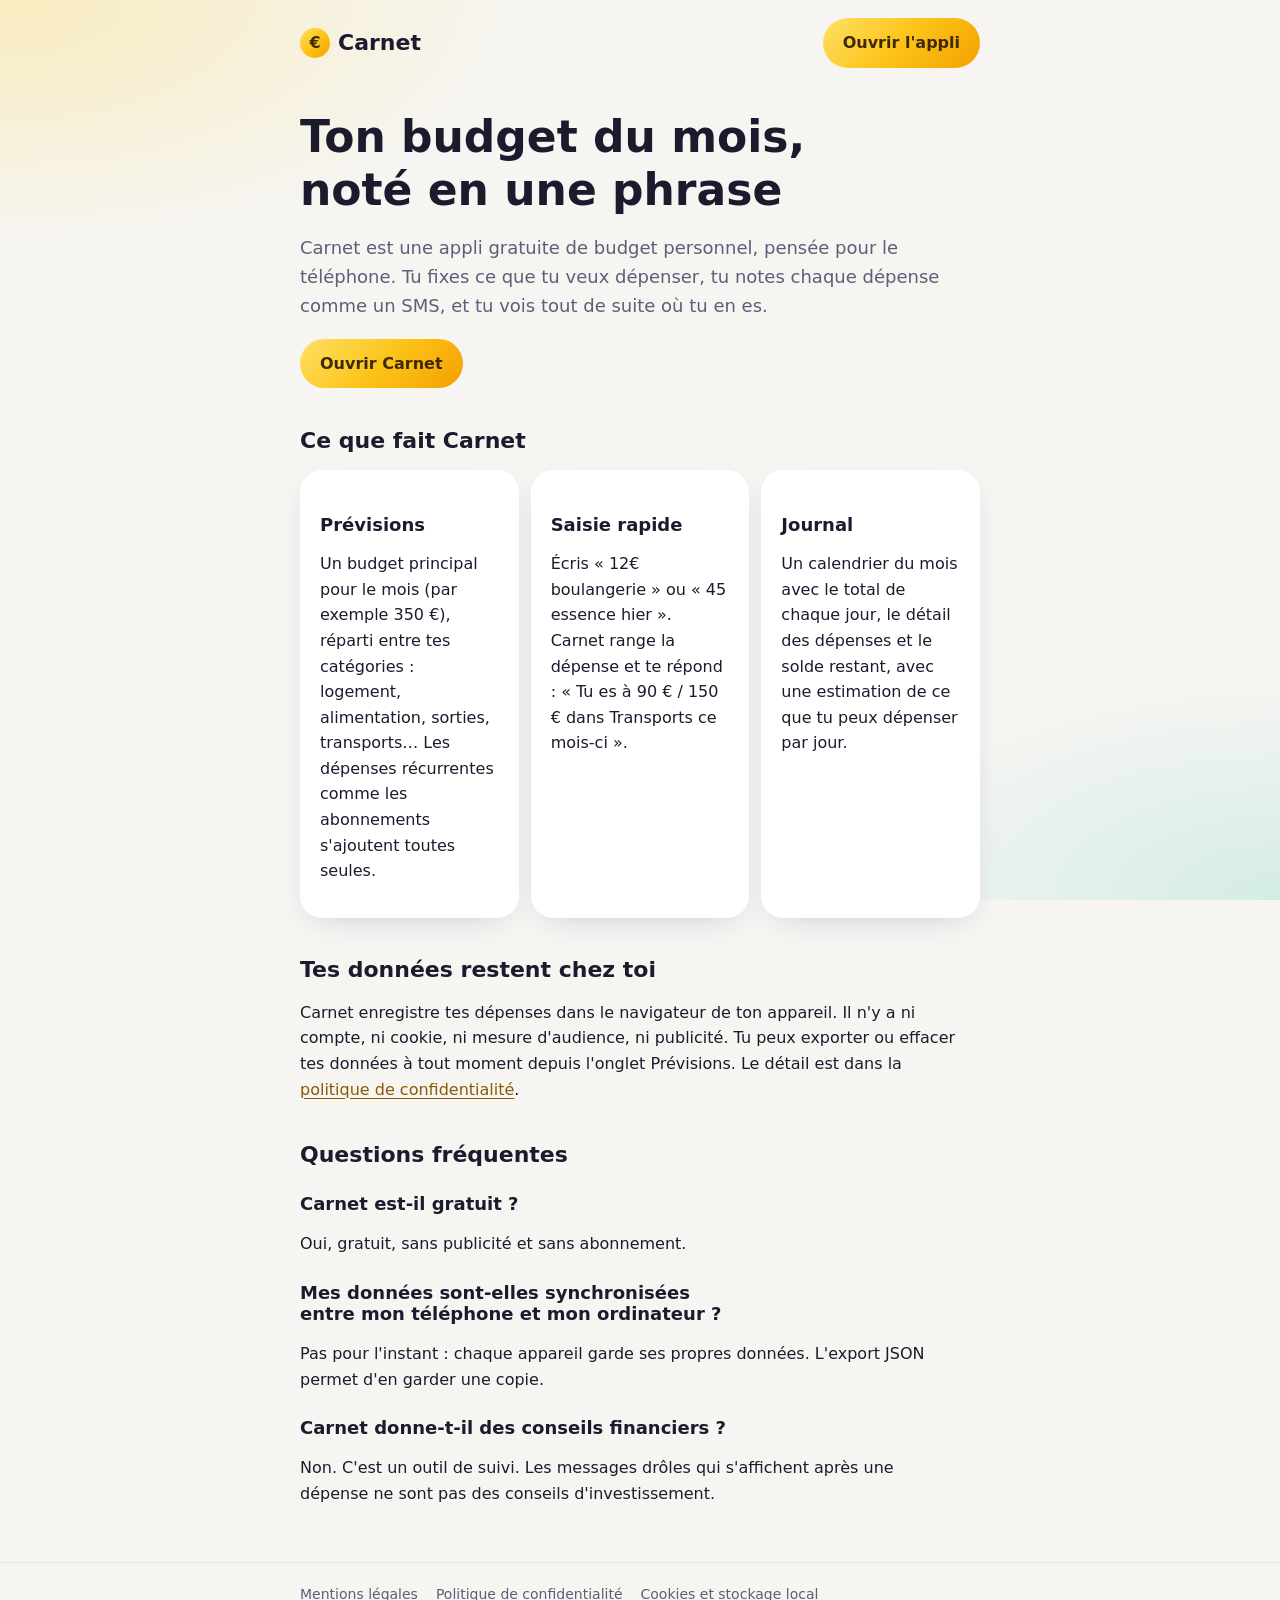
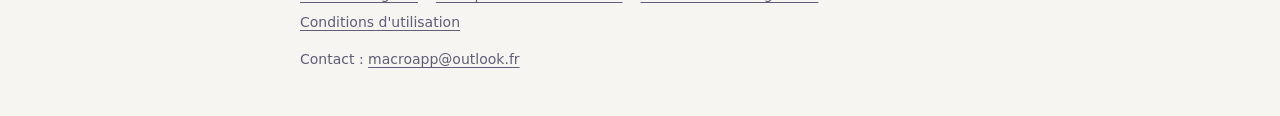
==== budgetapp/carnet-budget/index.html @ e3ae156b "Add files via upload" ====
<!doctype html>
<html lang="fr">
<head>
<meta charset="utf-8">
<meta name="viewport" content="width=device-width, initial-scale=1">
<title>Carnet · budget perso simple</title>
<meta name="description" content="Carnet est une appli gratuite de budget personnel : tu fixes un budget par catégorie, tu notes tes dépenses en une phrase (« 12€ boulangerie ») et tu suis ton solde jour par jour. Les données restent sur ton appareil.">
<link rel="canonical" href="https://carnet-budget.vercel.app/">
<meta property="og:type" content="website">
<meta property="og:locale" content="fr_FR">
<meta property="og:site_name" content="Carnet">
<meta property="og:title" content="Carnet · budget perso simple">
<meta property="og:description" content="Budget par catégorie, dépenses notées en une phrase, journal jour par jour. Gratuit, sans pub, données sur ton appareil.">
<meta property="og:url" content="https://carnet-budget.vercel.app/">
<meta name="twitter:card" content="summary">
<meta name="theme-color" content="#f6f5f2">
<link rel="stylesheet" href="assets/fonts.css">
<link rel="stylesheet" href="assets/site.css">
<script type="application/ld+json">
{
  "@context": "https://schema.org",
  "@graph": [
    {
      "@type": "WebApplication",
      "name": "Carnet",
      "url": "https://carnet-budget.vercel.app/app.html",
      "applicationCategory": "FinanceApplication",
      "operatingSystem": "Navigateur web (mobile et ordinateur)",
      "inLanguage": "fr",
      "isAccessibleForFree": true,
      "offers": { "@type": "Offer", "price": "0", "priceCurrency": "EUR" },
      "description": "Appli de budget personnel : prévisions par catégorie, saisie rapide des dépenses en langage naturel, journal quotidien et dépenses récurrentes. Les données sont stockées sur l'appareil de l'utilisateur."
    },
    {
      "@type": "FAQPage",
      "mainEntity": [
        { "@type": "Question", "name": "Carnet est-il gratuit ?", "acceptedAnswer": { "@type": "Answer", "text": "Oui. Carnet est gratuit, sans publicité et sans abonnement." } },
        { "@type": "Question", "name": "Où sont stockées mes dépenses ?", "acceptedAnswer": { "@type": "Answer", "text": "Dans le navigateur de ton appareil uniquement. L'éditeur ne les reçoit pas. Tu peux les exporter ou les effacer depuis l'onglet Prévisions." } },
        { "@type": "Question", "name": "Comment ajouter une dépense ?", "acceptedAnswer": { "@type": "Answer", "text": "Dans l'onglet Saisie, écris le montant et un mot, par exemple « 12€ boulangerie » ou « 45 essence hier ». Carnet choisit la catégorie et affiche où tu en es." } },
        { "@type": "Question", "name": "Carnet donne-t-il des conseils financiers ?", "acceptedAnswer": { "@type": "Answer", "text": "Non. Carnet est un outil de suivi. Ses messages humoristiques ne sont pas des conseils d'investissement." } }
      ]
    }
  ]
}
</script>
</head>
<body>
<a class="skip" href="#contenu">Aller au contenu</a>
<header class="site">
  <div class="wrap">
    <a class="logo" href="index.html">Carnet</a>
    <a class="cta" href="app.html">Ouvrir l'appli</a>
  </div>
</header>

<main id="contenu" class="wrap">
  <h1>Ton budget du mois, noté en une phrase</h1>
  <p class="lead">Carnet est une appli gratuite de budget personnel, pensée pour le téléphone. Tu fixes ce que tu veux dépenser, tu notes chaque dépense comme un SMS, et tu vois tout de suite où tu en es.</p>
  <p><a class="cta" href="app.html">Ouvrir Carnet</a></p>

  <h2>Ce que fait Carnet</h2>
  <ul class="grid">
    <li class="card"><h3>Prévisions</h3><p>Un budget principal pour le mois (par exemple 350 €), réparti entre tes catégories : logement, alimentation, sorties, transports… Les dépenses récurrentes comme les abonnements s'ajoutent toutes seules.</p></li>
    <li class="card"><h3>Saisie rapide</h3><p>Écris « 12€ boulangerie » ou « 45 essence hier ». Carnet range la dépense et te répond : « Tu es à 90 € / 150 € dans Transports ce mois-ci ».</p></li>
    <li class="card"><h3>Journal</h3><p>Un calendrier du mois avec le total de chaque jour, le détail des dépenses et le solde restant, avec une estimation de ce que tu peux dépenser par jour.</p></li>
  </ul>

  <h2>Tes données restent chez toi</h2>
  <p>Carnet enregistre tes dépenses dans le navigateur de ton appareil. Il n'y a ni compte, ni cookie, ni mesure d'audience, ni publicité. Tu peux exporter ou effacer tes données à tout moment depuis l'onglet Prévisions. Le détail est dans la <a href="confidentialite.html">politique de confidentialité</a>.</p>

  <h2>Questions fréquentes</h2>
  <h3>Carnet est-il gratuit ?</h3>
  <p>Oui, gratuit, sans publicité et sans abonnement.</p>
  <h3>Mes données sont-elles synchronisées entre mon téléphone et mon ordinateur ?</h3>
  <p>Pas pour l'instant : chaque appareil garde ses propres données. L'export JSON permet d'en garder une copie.</p>
  <h3>Carnet donne-t-il des conseils financiers ?</h3>
  <p>Non. C'est un outil de suivi. Les messages drôles qui s'affichent après une dépense ne sont pas des conseils d'investissement.</p>
</main>

<footer class="site">
  <div class="wrap">
    <nav aria-label="Informations légales">
      <ul>
        <li><a href="mentions-legales.html">Mentions légales</a></li>
        <li><a href="confidentialite.html">Politique de confidentialité</a></li>
        <li><a href="confidentialite.html#cookies">Cookies et stockage local</a></li>
        <li><a href="cgu.html">Conditions d'utilisation</a></li>
      </ul>
    </nav>
    <p>Contact : <a href="mailto:macroapp@outlook.fr">macroapp@outlook.fr</a></p>
  </div>
</footer>
</body>
</html>
---- budgetapp/carnet-budget/assets/fonts.css ----
/*
  Polices auto-hébergées : aucune requête vers Google ou un autre service tiers.
  Dépose les fichiers .woff2 dans assets/fonts/ (voir CONFORMITE.md, « À faire par un humain »).
  Tant qu'ils sont absents, le navigateur utilise la police arrondie du système
  (SF Rounded sur iPhone/Mac, sinon la police système) : l'appli reste lisible.
  Licence des deux polices : SIL Open Font License 1.1 (usage et auto-hébergement autorisés).
*/
@font-face{font-family:"Nunito";font-style:normal;font-weight:400 900;font-display:swap;src:url("fonts/nunito-latin-variable.woff2") format("woff2")}
@font-face{font-family:"Fredoka";font-style:normal;font-weight:300 700;font-display:swap;src:url("fonts/fredoka-latin-variable.woff2") format("woff2")}
---- budgetapp/carnet-budget/assets/site.css ----
/* Styles des pages statiques (accueil et pages légales), mêmes couleurs que l'appli */
:root{
  color-scheme:light;
  --bg:#f6f5f2; --surface:#ffffff; --ink:#1c1b2e; --muted:#5f5d78; --line:#e7e4dc;
  --gold:#f59f00; --gold-ink:#3d2a00; --link:#8a5a00;
  --glow1:rgba(255,212,59,.28); --glow2:rgba(32,193,151,.16);
  --font:"Nunito",ui-rounded,"SF Pro Rounded",system-ui,-apple-system,"Segoe UI",Roboto,sans-serif;
  --round:"Fredoka","Nunito",ui-rounded,"SF Pro Rounded",system-ui,sans-serif;
}
@media (prefers-color-scheme: dark){
  :root{color-scheme:dark;--bg:#121218;--surface:#1d1c2d;--ink:#f1f0fa;--muted:#b3b1cc;--line:#2c2a42;--link:#ffd43b;--glow1:rgba(255,212,59,.10);--glow2:rgba(32,193,151,.08)}
}
*{box-sizing:border-box}
html{-webkit-text-size-adjust:100%}
body{margin:0;background:radial-gradient(60% 40% at 0% 0%,var(--glow1),transparent 70%),radial-gradient(50% 35% at 100% 100%,var(--glow2),transparent 70%),var(--bg);background-attachment:fixed;color:var(--ink);font:16px/1.6 var(--font)}
a{color:var(--link);text-underline-offset:3px}
:focus-visible{outline:3px solid #3b8bff;outline-offset:2px;border-radius:4px}
.skip{position:absolute;left:-9999px}
.skip:focus{left:16px;top:12px;background:var(--surface);padding:8px 12px;border-radius:10px;z-index:10}
.wrap{max-width:720px;margin:0 auto;padding-inline:20px}
header.site{padding-block:18px}
header.site .wrap{display:flex;align-items:center;justify-content:space-between;gap:12px}
.logo{display:flex;align-items:center;gap:8px;font-family:var(--round);font-weight:600;font-size:22px;color:var(--ink);text-decoration:none}
.logo::before{content:"€";width:30px;height:30px;border-radius:50%;display:grid;place-items:center;font-size:16px;background:linear-gradient(135deg,#ffe066,#fcc419 50%,#f59f00);color:var(--gold-ink)}
.cta{display:inline-block;background:linear-gradient(135deg,#ffe066,#fcc419 50%,#f59f00);color:var(--gold-ink);font-weight:800;text-decoration:none;padding:12px 20px;border-radius:99px}
main{padding-block:12px 40px}
h1,h2,h3{font-family:var(--round);font-weight:600;line-height:1.2;text-wrap:balance}
h1{font-size:clamp(30px,7vw,44px);margin:.3em 0 .4em}
h2{font-size:22px;margin:1.8em 0 .5em}
h3{font-size:18px;margin:1.4em 0 .3em}
p,li{max-width:65ch}
.lead{font-size:18px;color:var(--muted)}
.card{background:var(--surface);border-radius:22px;padding:18px 20px;box-shadow:0 10px 30px -14px rgba(60,40,120,.25)}
.grid{display:grid;grid-template-columns:repeat(auto-fit,minmax(200px,1fr));gap:12px;padding:0;list-style:none}
.table-wrap{overflow-x:auto}
table{border-collapse:collapse;width:100%;font-size:14.5px;background:var(--surface);border-radius:14px;overflow:hidden}
th,td{text-align:left;vertical-align:top;padding:10px 12px;border-bottom:1px solid var(--line)}
th{font-weight:800}
.todo{background:#fff3bf;color:#5c3c00;padding:1px 6px;border-radius:6px;font-weight:700}
.note{border-left:4px solid var(--gold);padding:8px 14px;background:var(--surface);border-radius:0 12px 12px 0}
footer.site{border-top:1px solid var(--line);padding-block:20px 32px;font-size:14px;color:var(--muted)}
footer.site nav ul{list-style:none;padding:0;margin:0 0 8px;display:flex;flex-wrap:wrap;gap:6px 18px}
footer.site a{color:var(--muted)}
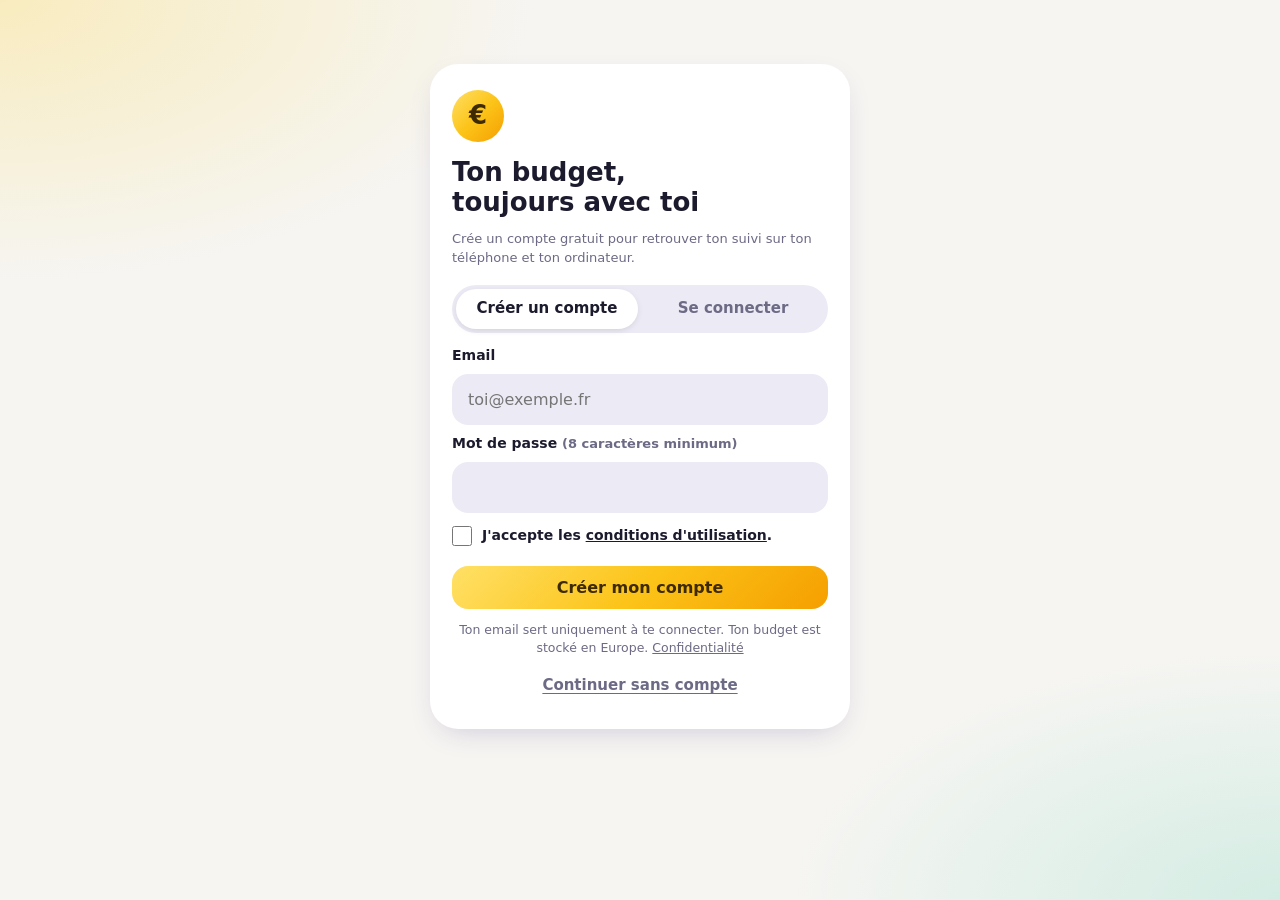
==== commit 4079bea3: "Add files via upload" ====
--- a/budgetapp/carnet-budget/index.html
+++ b/budgetapp/carnet-budget/index.html
@@ -2,93 +2,967 @@
 <html lang="fr">
 <head>
 <meta charset="utf-8">
-<meta name="viewport" content="width=device-width, initial-scale=1">
-<title>Carnet · budget perso simple</title>
-<meta name="description" content="Carnet est une appli gratuite de budget personnel : tu fixes un budget par catégorie, tu notes tes dépenses en une phrase (« 12€ boulangerie ») et tu suis ton solde jour par jour. Les données restent sur ton appareil.">
-<link rel="canonical" href="https://carnet-budget.vercel.app/">
+<meta name="viewport" content="width=device-width, initial-scale=1, viewport-fit=cover">
+<title>Carnet · budget perso</title>
+<meta name="description" content="Carnet, appli gratuite de budget personnel : budget du mois par catégorie, dépenses notées en une phrase (« 12€ boulangerie »), journal jour par jour. Compte gratuit pour retrouver son budget sur tous ses appareils.">
+<link rel="canonical" href="https://carnet-budget-zeta.vercel.app/">
 <meta property="og:type" content="website">
 <meta property="og:locale" content="fr_FR">
 <meta property="og:site_name" content="Carnet">
-<meta property="og:title" content="Carnet · budget perso simple">
-<meta property="og:description" content="Budget par catégorie, dépenses notées en une phrase, journal jour par jour. Gratuit, sans pub, données sur ton appareil.">
-<meta property="og:url" content="https://carnet-budget.vercel.app/">
-<meta name="twitter:card" content="summary">
+<meta property="og:title" content="Carnet · budget perso">
+<meta property="og:description" content="Budget par catégorie, dépenses notées en une phrase, journal jour par jour. Gratuit, sans pub.">
+<meta property="og:url" content="https://carnet-budget-zeta.vercel.app/">
+<script type="application/ld+json">
+{"@context":"https://schema.org","@type":"WebApplication","name":"Carnet","url":"https://carnet-budget-zeta.vercel.app/","applicationCategory":"FinanceApplication","operatingSystem":"Navigateur web (mobile et ordinateur)","inLanguage":"fr","isAccessibleForFree":true,"offers":{"@type":"Offer","price":"0","priceCurrency":"EUR"},"description":"Appli de budget personnel : prévisions par catégorie, saisie rapide des dépenses en langage naturel, journal quotidien, dépenses récurrentes, compte gratuit synchronisé."}
+</script>
 <meta name="theme-color" content="#f6f5f2">
 <link rel="stylesheet" href="assets/fonts.css">
-<link rel="stylesheet" href="assets/site.css">
-<script type="application/ld+json">
-{
-  "@context": "https://schema.org",
-  "@graph": [
-    {
-      "@type": "WebApplication",
-      "name": "Carnet",
-      "url": "https://carnet-budget.vercel.app/app.html",
-      "applicationCategory": "FinanceApplication",
-      "operatingSystem": "Navigateur web (mobile et ordinateur)",
-      "inLanguage": "fr",
-      "isAccessibleForFree": true,
-      "offers": { "@type": "Offer", "price": "0", "priceCurrency": "EUR" },
-      "description": "Appli de budget personnel : prévisions par catégorie, saisie rapide des dépenses en langage naturel, journal quotidien et dépenses récurrentes. Les données sont stockées sur l'appareil de l'utilisateur."
-    },
-    {
-      "@type": "FAQPage",
-      "mainEntity": [
-        { "@type": "Question", "name": "Carnet est-il gratuit ?", "acceptedAnswer": { "@type": "Answer", "text": "Oui. Carnet est gratuit, sans publicité et sans abonnement." } },
-        { "@type": "Question", "name": "Où sont stockées mes dépenses ?", "acceptedAnswer": { "@type": "Answer", "text": "Dans le navigateur de ton appareil uniquement. L'éditeur ne les reçoit pas. Tu peux les exporter ou les effacer depuis l'onglet Prévisions." } },
-        { "@type": "Question", "name": "Comment ajouter une dépense ?", "acceptedAnswer": { "@type": "Answer", "text": "Dans l'onglet Saisie, écris le montant et un mot, par exemple « 12€ boulangerie » ou « 45 essence hier ». Carnet choisit la catégorie et affiche où tu en es." } },
-        { "@type": "Question", "name": "Carnet donne-t-il des conseils financiers ?", "acceptedAnswer": { "@type": "Answer", "text": "Non. Carnet est un outil de suivi. Ses messages humoristiques ne sont pas des conseils d'investissement." } }
-      ]
-    }
-  ]
-}
-</script>
+<style>
+/* Reset minimal (remplace celui qu'ajoutait claude.ai) */
+html{color-scheme:light;padding:env(safe-area-inset-top,0px) 0 env(safe-area-inset-bottom,0px)}
+body{margin:0}
+img{max-width:100%}
+:root{
+  --bg:#f6f5f2; --glow1:rgba(255,212,59,.28); --glow2:rgba(32,193,151,.16); --glow3:rgba(255,169,77,.14); --surface:#ffffff; --ink:#1c1b2e; --muted:#6c6a85; --line:#e7e6f2; --track:#ecebf5;
+  --coral:#ff6b57; --pink:#ff4f8b; --sun:#ffb72b; --mint:#20c197; --sky:#3b8bff; --grape:#8a5cf6; --teal:#14b3c7;
+  --accent:#ff4f8b; --accent-ink:#ffffff;
+  --grad:linear-gradient(135deg,#ffe066 0%,#fcc419 50%,#f59f00 100%); --grad-ink:#3d2a00;
+  --coin-bg:url("data:image/svg+xml,%3Csvg xmlns='http://www.w3.org/2000/svg' width='240' height='240' viewBox='0 0 240 240'%3E%3Cg font-family='Arial' font-weight='900' text-anchor='middle'%3E%3Cg transform='translate(40 44) rotate(-14)'%3E%3Ccircle r='20' fill='%23fcc419' fill-opacity='.28'/%3E%3Ccircle r='14' fill='none' stroke='%23e8a100' stroke-opacity='.35' stroke-width='2'/%3E%3Ctext y='7' font-size='19' fill='%23c98a00' fill-opacity='.45'%3E€%3C/text%3E%3C/g%3E%3Cg transform='translate(170 36) rotate(12)'%3E%3Crect x='-30' y='-15' width='60' height='30' rx='6' fill='%2340c057' fill-opacity='.18'/%3E%3Ccircle r='9' fill='none' stroke='%232f9e44' stroke-opacity='.3' stroke-width='2'/%3E%3Ctext y='5' font-size='12' fill='%232f9e44' fill-opacity='.4'%3E€%3C/text%3E%3C/g%3E%3Cg transform='translate(120 128) rotate(8)'%3E%3Cellipse cy='16' rx='24' ry='7' fill='%23fcc419' fill-opacity='.25'/%3E%3Cellipse cy='8' rx='24' ry='7' fill='%23fcc419' fill-opacity='.28'/%3E%3Cellipse rx='24' ry='7' fill='%23fcc419' fill-opacity='.32'/%3E%3C/g%3E%3Cg transform='translate(34 188) rotate(20)'%3E%3Ccircle r='15' fill='%23fcc419' fill-opacity='.26'/%3E%3Ctext y='6' font-size='15' fill='%23c98a00' fill-opacity='.45'%3E$%3C/text%3E%3C/g%3E%3Cg transform='translate(200 196) rotate(-10)'%3E%3Ccircle r='22' fill='%23fcc419' fill-opacity='.24'/%3E%3Ccircle r='16' fill='none' stroke='%23e8a100' stroke-opacity='.3' stroke-width='2'/%3E%3Ctext y='8' font-size='20' fill='%23c98a00' fill-opacity='.42'%3E€%3C/text%3E%3C/g%3E%3Ccircle cx='96' cy='70' r='7' fill='%23fcc419' fill-opacity='.3'/%3E%3Ccircle cx='214' cy='112' r='6' fill='%23fcc419' fill-opacity='.3'/%3E%3Ccircle cx='80' cy='232' r='5' fill='%23fcc419' fill-opacity='.3'/%3E%3C/g%3E%3C/svg%3E");
+  --over:#c92a2a; --warn:#f59f00;
+  --shadow:0 10px 30px -12px rgba(60,40,120,.25);
+  --font:"Nunito",ui-rounded,"SF Pro Rounded",system-ui,-apple-system,"Segoe UI",Roboto,sans-serif;
+  --round:"Fredoka","Nunito",ui-rounded,"SF Pro Rounded",system-ui,sans-serif;
+}
+@media (prefers-color-scheme: dark){
+  :root:not([data-theme="light"]){
+    color-scheme:dark;
+    --over:#ff6b6b; --bg:#121218; --glow1:rgba(255,212,59,.10); --glow2:rgba(32,193,151,.08); --glow3:rgba(255,169,77,.06); --surface:#1d1c2d; --ink:#f1f0fa; --muted:#a3a1bd; --line:#2c2a42; --track:#2a2940;
+    --shadow:0 10px 30px -12px rgba(0,0,0,.6);
+  }
+}
+:root[data-theme="dark"]{
+  color-scheme:dark;
+  --over:#ff6b6b; --bg:#121218; --glow1:rgba(255,212,59,.10); --glow2:rgba(32,193,151,.08); --glow3:rgba(255,169,77,.06); --surface:#1d1c2d; --ink:#f1f0fa; --muted:#a3a1bd; --line:#2c2a42; --track:#2a2940;
+  --shadow:0 10px 30px -12px rgba(0,0,0,.6);
+}
+html,body{height:100%}
+[hidden]{display:none!important}
+.sr-only{position:absolute;width:1px;height:1px;padding:0;margin:-1px;overflow:hidden;clip:rect(0 0 0 0);white-space:nowrap;border:0}
+body{background:
+    radial-gradient(60% 45% at 0% 0%, var(--glow1), transparent 70%),
+    radial-gradient(55% 40% at 100% 100%, var(--glow2), transparent 70%),
+    radial-gradient(40% 30% at 100% 15%, var(--glow3), transparent 70%),
+    var(--bg);background-attachment:fixed;color:var(--ink);font:15px/1.45 var(--font);}
+*{box-sizing:border-box}
+button,input{font:inherit;color:inherit}
+button{cursor:pointer}
+:focus-visible{outline:2.5px solid var(--sky);outline-offset:2px}
+.num{font-variant-numeric:tabular-nums;font-weight:700}
+
+#app{height:100%;max-width:520px;margin:0 auto;display:flex;flex-direction:column;position:relative;z-index:1}
+header.top{padding:16px 18px 10px;display:flex;align-items:center;justify-content:space-between;gap:12px}
+.brand a{color:inherit;text-decoration:none}
+.brand{margin:0;font-family:var(--round);font-weight:600;font-size:24px;letter-spacing:-.01em;display:flex;align-items:center;gap:8px}
+.brand::before{content:"€";width:30px;height:30px;border-radius:50%;display:grid;place-items:center;font-size:17px;background:var(--grad);color:var(--grad-ink);box-shadow:inset 0 0 0 3px rgba(255,255,255,.45),0 4px 10px -3px rgba(245,159,0,.7)}
+.monthnav{display:flex;align-items:center;gap:2px;background:var(--surface);border-radius:99px;padding:3px;box-shadow:var(--shadow)}
+.monthnav button{border:0;background:transparent;width:30px;height:30px;border-radius:99px;color:var(--muted);font-size:18px;line-height:1}
+.monthnav button:hover{background:var(--track)}
+.monthnav span{font-weight:700;font-size:13.5px;min-width:112px;text-align:center;text-transform:capitalize}
+
+.banner{margin:0 16px 8px;padding:9px 14px;border-radius:18px;background:color-mix(in srgb,var(--sun) 22%,var(--surface));font-size:13px;display:flex;gap:10px;align-items:center;justify-content:space-between}
+.banner button{border:0;background:var(--surface);color:var(--ink);font-weight:700;padding:5px 11px;border-radius:99px;white-space:nowrap;font-size:12.5px}
+
+main{flex:1;min-height:0;overflow-y:auto;overflow-x:hidden;padding:4px 16px 16px;display:flex;flex-direction:column;gap:16px}
+main.chatmode{overflow:hidden;padding-bottom:10px}
+.view{display:flex;flex-direction:column;gap:16px}
+
+/* Hero */
+.summary{background:var(--grad);color:#fff;border-radius:28px;padding:20px;display:flex;flex-direction:column;gap:12px;box-shadow:0 18px 36px -16px rgba(0,0,0,.35);transition:background .4s;position:relative;overflow:hidden}
+.summary::after{content:"";position:absolute;width:180px;height:180px;border-radius:50%;background:rgba(255,255,255,.12);right:-50px;top:-70px}
+.summary > *{position:relative;z-index:1}
+.mood{font-weight:800;font-size:13.5px;background:color-mix(in srgb,currentColor 16%,transparent);border-radius:99px;padding:5px 12px;align-self:flex-start}
+.quip{font-family:var(--round);font-weight:600;font-size:16px;line-height:1.3;color:color-mix(in srgb,var(--q) 50%,var(--ink))}
+.coin{position:fixed;top:-40px;z-index:50;width:28px;height:28px;border-radius:50%;background:radial-gradient(circle at 35% 30%,#fff3bf,#fcc419 45%,#e8a100);box-shadow:inset 0 0 0 3px rgba(201,138,0,.5);display:grid;place-items:center;font:900 14px Arial,sans-serif;color:#a36c00;pointer-events:none;animation:fall linear forwards}
+#camille{position:fixed;inset:0;z-index:100;background:radial-gradient(circle at 50% 40%,#ff2d2d,#b00000 70%);color:#fff;display:flex;flex-direction:column;align-items:center;justify-content:center;gap:18px;padding:24px 20px;text-align:center;animation:flash .5s steps(2) 4}
+#camille .warn{font-family:var(--round);font-weight:600;font-size:clamp(40px,12vw,76px);line-height:.95;letter-spacing:.02em;white-space:nowrap;animation:shake .45s ease-in-out infinite;text-shadow:0 6px 0 #6e0000}
+#camille .pib{font-family:var(--round);font-weight:600;font-size:clamp(28px,8.5vw,44px);line-height:1.1;text-transform:uppercase;max-width:14ch;text-wrap:balance}
+#camille .sub{font-weight:800;font-size:16px;opacity:.95}
+#camille button{border:0;border-radius:99px;background:#fff;color:#b00000;font-weight:900;font-size:16px;padding:14px 26px;margin-top:6px}
+.pibstrip{background:#e03131;color:#fff;border-radius:20px;padding:12px 16px;font-family:var(--round);font-weight:600;font-size:18px;line-height:1.2;text-align:center;box-shadow:0 10px 24px -10px rgba(224,49,49,.8);animation:pulse 1.6s ease-in-out infinite}
+@keyframes shake{0%,100%{transform:rotate(-3deg) scale(1)}50%{transform:rotate(3deg) scale(1.08)}}
+@keyframes flash{50%{background:radial-gradient(circle at 50% 40%,#ff6b6b,#7a0000 75%)}}
+@keyframes pulse{50%{transform:scale(1.02)}}
+#auth{position:fixed;inset:0;z-index:90;overflow-y:auto;display:flex;align-items:flex-start;justify-content:center;padding:max(28px,env(safe-area-inset-top,0px)) 16px 28px;background:radial-gradient(60% 45% at 0% 0%,var(--glow1),transparent 70%),radial-gradient(55% 40% at 100% 100%,var(--glow2),transparent 70%),var(--bg)}
+.auth-card{width:100%;max-width:420px;background:var(--surface);border-radius:28px;padding:26px 22px;box-shadow:var(--shadow);display:flex;flex-direction:column;gap:12px;margin-top:4vh}
+.auth-logo{width:52px;height:52px;border-radius:50%;display:grid;place-items:center;font-family:var(--round);font-weight:600;font-size:26px;background:var(--grad);color:var(--grad-ink)}
+.auth-card h2{font-family:var(--round);font-weight:600;font-size:26px;line-height:1.15;margin:4px 0 0;text-wrap:balance}
+.auth-card .hint{margin:0}
+.auth-tabs{display:grid;grid-template-columns:1fr 1fr;gap:4px;background:var(--track);padding:4px;border-radius:99px;margin-top:6px}
+.auth-tabs button{border:0;background:transparent;border-radius:99px;padding:9px 6px;font-weight:800;color:var(--muted)}
+.auth-tabs button[aria-selected="true"]{background:var(--surface);color:var(--ink);box-shadow:0 2px 8px -3px rgba(0,0,0,.2)}
+#auth-form{display:flex;flex-direction:column;gap:8px}
+#auth-form label{font-weight:700;font-size:14px}
+#auth-form input[type=email],#auth-form input[type=password]{border:2px solid transparent;border-radius:16px;padding:12px 14px;background:var(--track);font-size:16px;width:100%}
+#auth-form input:focus{outline:none;border-color:var(--sky)}
+#pw-wrap{display:flex;flex-direction:column;gap:8px}
+.consent{display:flex;gap:10px;align-items:flex-start;font-weight:600!important;font-size:14px!important;margin-top:4px}
+.consent input{width:20px;height:20px;margin:1px 0 0;flex:0 0 20px;accent-color:#e8a100}
+.consent a,.auth-legal a{color:inherit}
+.auth-msg{margin:0;font-size:14px;font-weight:700;color:var(--over);min-height:0}
+.auth-msg.ok{color:#2b7a3b}
+.auth-submit{padding:14px;font-size:16px;margin-top:4px}
+.auth-submit[disabled]{opacity:.6}
+.auth-link{border:0;background:transparent;color:var(--muted);font-weight:700;text-decoration:underline;text-underline-offset:3px;padding:6px;align-self:center}
+.auth-legal{font-size:12.5px!important;text-align:center}
+.sync{display:inline-flex;align-items:center;gap:6px;font-size:12.5px;font-weight:800;color:var(--muted)}
+.sync::before{content:"";width:8px;height:8px;border-radius:50%;background:var(--c,#9a98b5)}
+@keyframes fall{to{transform:translateY(110vh) rotate(540deg)}}
+.eyebrow{font-size:11.5px;text-transform:uppercase;letter-spacing:.09em;font-weight:800}
+.big{font-family:var(--round);font-size:42px;font-weight:600;line-height:1}
+.stats{display:grid;grid-template-columns:repeat(3,1fr);gap:8px}
+.stats div{display:flex;flex-direction:column;gap:2px;background:color-mix(in srgb,currentColor 12%,transparent);border-radius:16px;padding:9px 11px}
+.stats b{font-size:15px}
+.summary .bar{background:color-mix(in srgb,currentColor 25%,transparent);height:10px}
+.summary .bar i{background:currentColor}
+.summary .hint{color:inherit}
+.stack{display:flex;height:16px;border-radius:99px;overflow:hidden;gap:3px;background:rgba(255,255,255,.92);padding:3px}
+.stack i{display:block;height:100%;border-radius:99px}
+.legend{display:flex;flex-wrap:wrap;gap:6px 12px;font-size:12px;font-weight:700}
+.legend span{display:inline-flex;align-items:center;gap:5px}
+.legend span::before{content:"";width:9px;height:9px;border-radius:50%;background:var(--c);box-shadow:0 0 0 2px rgba(255,255,255,.7)}
+
+.bar{height:8px;border-radius:99px;background:var(--track);overflow:hidden}
+.bar i{display:block;height:100%;border-radius:99px;background:var(--c,var(--mint));transition:width .4s cubic-bezier(.3,1.4,.5,1)}
+.bar i.over{background:var(--over)}
+.hint{font-size:13px;color:var(--muted)}
+.hint a{color:inherit}
+.sectiontitle{font-family:var(--round);font-weight:600;font-size:18px;margin:4px 4px -6px}
+
+/* Categories */
+.list{display:flex;flex-direction:column;gap:10px}
+.cat{padding:14px;display:flex;flex-direction:column;gap:10px;background:var(--surface);border-radius:22px;box-shadow:var(--shadow)}
+.cat-row{display:flex;align-items:center;gap:12px}
+.avatar{flex:0 0 42px;height:42px;border-radius:15px;display:grid;place-items:center;font-family:var(--round);font-weight:600;font-size:19px;color:#fff;background:var(--c)}
+.cat-name{flex:1;font-weight:800;min-width:0;overflow:hidden;text-overflow:ellipsis;white-space:nowrap}
+.cat-name small{display:block;font-weight:600;font-size:12.5px;color:var(--muted)}
+.budget-input{display:flex;align-items:center;gap:3px;border-radius:14px;padding:4px 10px;background:color-mix(in srgb,var(--c) 14%,var(--surface));border:2px solid transparent}
+.budget-input input{width:58px;border:0;background:transparent;text-align:right;padding:3px 0;font-weight:800;font-variant-numeric:tabular-nums}
+.budget-input input:focus{outline:none}
+.budget-input:focus-within{border-color:var(--c)}
+.budget-input span{font-weight:800;color:color-mix(in srgb,var(--c) 50%,var(--ink))}
+.cat-foot > span:last-child{display:flex;gap:6px;flex:0 0 auto}
+.cat-foot{display:flex;justify-content:space-between;align-items:center;gap:8px;font-size:12.5px;color:var(--muted)}
+.pct{font-weight:800;color:color-mix(in srgb,var(--c) 50%,var(--ink))}
+.pct.over{color:var(--over)}
+.linkbtn{border:0;background:var(--track);color:var(--muted);font-size:12px;font-weight:700;padding:4px 10px;border-radius:99px}
+.linkbtn:hover{color:var(--ink)}
+.linkbtn.danger{color:var(--over);background:color-mix(in srgb,var(--over) 12%,var(--surface))}
+.kw{display:flex;flex-direction:column;gap:5px}
+.kw input{width:100%;border:0;border-radius:14px;padding:9px 12px;background:var(--track);font-size:13px}
+.addform{display:flex;gap:8px;background:var(--surface);padding:8px;border-radius:24px;box-shadow:var(--shadow)}
+.addform input{flex:1;min-width:0;border:0;border-radius:16px;padding:10px 12px;background:var(--track)}
+.addform input.amt{flex:0 0 80px}
+.rec{display:flex;align-items:center;gap:10px;background:var(--surface);border-radius:20px;padding:12px 14px;box-shadow:var(--shadow)}
+.rec .l{flex:1;min-width:0;display:flex;flex-direction:column;gap:3px}
+.rec .l b{overflow:hidden;text-overflow:ellipsis;white-space:nowrap}
+.rec .amt{font-family:var(--round);font-weight:600;font-size:17px}
+.recform{display:grid;grid-template-columns:1fr 90px;gap:8px;background:var(--surface);padding:10px;border-radius:24px;box-shadow:var(--shadow)}
+.recform input,.recform select{min-width:0;border:0;border-radius:16px;padding:10px 12px;background:var(--track);font:inherit;color:inherit}
+.recform .row{grid-column:1/-1;display:grid;grid-template-columns:1fr 1fr;gap:8px}
+.mainbud{background:var(--surface);border-radius:24px;padding:16px;box-shadow:var(--shadow);display:flex;flex-direction:column;gap:10px}
+.mb-row{display:flex;align-items:center;justify-content:space-between;gap:12px}
+.mb-title{font-family:var(--round);font-weight:600;font-size:18px}
+.mainbud .budget-input input{width:72px;font-size:17px}
+.mb-foot{display:flex;flex-wrap:wrap;justify-content:space-between;gap:6px 12px;font-size:13px;color:var(--muted)}
+.mb-left{font-weight:700;color:#8a5a00}
+.mb-left.neg{color:var(--over)} .mb-left.ok{color:#2b7a3b}
+.mb-actions{display:flex;flex-wrap:wrap;gap:6px}
+.recform .row .btn{grid-column:1/-1}
+.btn{border:0;border-radius:16px;padding:10px 16px;background:var(--grad);color:var(--grad-ink);font-weight:800}
+
+/* Chat */
+#view-chat{flex:1;min-height:0;gap:0}
+.msgs{flex:1;min-height:0;overflow-y:auto;overscroll-behavior:contain;-webkit-overflow-scrolling:touch;display:flex;flex-direction:column;gap:12px;padding:4px 4px 16px;margin:0 -4px}
+.msgs > *{flex-shrink:0}
+.msg{max-width:86%;padding:11px 15px;border-radius:24px;font-size:14.5px;animation:pop .25s ease-out}
+@keyframes pop{from{transform:scale(.96) translateY(4px)}to{transform:none}}
+.msg.user{align-self:flex-end;background:var(--grad);color:var(--grad-ink);border-bottom-right-radius:8px;font-weight:700}
+.msg.bot{align-self:flex-start;background:var(--surface);box-shadow:var(--shadow);border-bottom-left-radius:8px;display:flex;flex-direction:column;gap:9px}
+.chips{display:flex;flex-wrap:wrap;gap:6px}
+.chip{border:0;background:color-mix(in srgb,var(--c,#e8a100) 15%,var(--surface));color:color-mix(in srgb,var(--c,#e8a100) 50%,var(--ink));border-radius:99px;padding:6px 13px;font-size:13px;font-weight:800}
+.chip:hover{background:var(--c,#e8a100);color:#fff}
+.tag{display:inline-block;font-size:12px;padding:2px 10px;border-radius:99px;background:color-mix(in srgb,var(--c) 17%,var(--surface));color:color-mix(in srgb,var(--c) 50%,var(--ink));font-weight:800}
+.composer{flex:0 0 auto;padding-top:8px;display:flex;flex-direction:column;gap:8px}
+.suggest{display:flex;gap:6px;overflow-x:auto;scrollbar-width:none}
+.suggest .chip{white-space:nowrap}
+.composer form{display:flex;gap:8px;background:var(--surface);border-radius:99px;padding:6px;box-shadow:var(--shadow)}
+.composer input{flex:1;min-width:0;border:0;border-radius:99px;padding:10px 14px;background:transparent;font-size:16px}
+.composer input:focus{outline:none}
+.send{border:0;border-radius:50%;width:44px;height:44px;background:var(--grad);color:var(--grad-ink);font-weight:900;font-size:19px;flex:0 0 44px}
+
+/* Journal */
+.cal{background:var(--surface);border-radius:26px;padding:14px;display:grid;grid-template-columns:repeat(7,1fr);gap:5px;box-shadow:var(--shadow)}
+.cal .dow{font-size:11px;text-align:center;color:var(--muted);font-weight:800;padding-bottom:2px}
+.day{border:0;border-radius:14px;background:var(--track);aspect-ratio:1/1.05;max-width:100%;display:flex;flex-direction:column;align-items:center;justify-content:center;gap:0;padding:0;font-size:13px;font-weight:800}
+.day small{font-size:9.5px;font-weight:800;opacity:.85}
+.day.today{box-shadow:0 0 0 2.5px var(--sky) inset}
+.day.future{opacity:.45;background:transparent}
+.day.sel{background:var(--ink)!important;color:var(--bg)}
+.dayblock{background:var(--surface);border-radius:22px;box-shadow:var(--shadow);overflow:hidden}
+.dayhead{width:100%;border:0;background:transparent;display:flex;align-items:center;gap:10px;padding:14px 16px;text-align:left}
+.dayhead .d{flex:1;font-weight:800;text-transform:capitalize}
+.dayhead .c{font-size:12px;color:var(--muted);font-weight:700}
+.dayhead .tot{font-family:var(--round);font-weight:600;font-size:16px;padding:3px 11px;border-radius:99px;background:color-mix(in srgb,var(--c) 18%,var(--surface));color:color-mix(in srgb,var(--c) 50%,var(--ink))}
+.dayhead .chev{color:var(--muted);transition:transform .2s;font-weight:900}
+.dayblock.open .chev{transform:rotate(90deg)}
+.tx{display:flex;align-items:center;gap:10px;padding:8px 16px;font-size:14px}
+.tx .dotc{flex:0 0 32px;height:32px;border-radius:11px;display:grid;place-items:center;color:#fff;font-weight:800;font-size:14px;background:var(--c)}
+.tx .l{flex:1;min-width:0;display:flex;flex-direction:column;gap:2px}
+.tx .l span:first-child{overflow:hidden;text-overflow:ellipsis;white-space:nowrap;font-weight:700}
+.tx:last-child{padding-bottom:14px}
+.empty{padding:26px 14px;text-align:center;color:var(--muted);font-size:14px;background:var(--surface);border-radius:22px}
+
+/* Tabs */
+footer.legal{display:flex;flex-wrap:wrap;justify-content:center;gap:4px 14px;padding:0 16px calc(8px + env(safe-area-inset-bottom,0px));font-size:11.5px}
+footer.legal a{color:var(--muted);text-decoration:underline;text-underline-offset:2px}
+nav.tabs{flex:0 0 auto;position:relative;margin:0 16px 6px;display:grid;grid-template-columns:repeat(3,1fr);gap:4px;background:var(--surface);padding:6px;border-radius:99px;box-shadow:0 14px 34px -10px rgba(60,40,120,.35)}
+nav.tabs button{border:0;background:transparent;padding:9px 4px;display:flex;align-items:center;justify-content:center;gap:6px;font-size:13px;color:var(--muted);font-weight:800;border-radius:99px;transition:background .2s,color .2s}
+nav.tabs button svg{width:20px;height:20px;stroke:currentColor;fill:none;stroke-width:2.2;stroke-linecap:round;stroke-linejoin:round;flex:0 0 20px}
+nav.tabs button[aria-selected="true"]{background:var(--grad);color:var(--grad-ink)}
+@media (max-width:360px){nav.tabs button{font-size:11.5px;gap:4px}}
+@media (prefers-reduced-motion: reduce){*{transition:none!important;animation:none!important}}
+</style>
 </head>
 <body>
-<a class="skip" href="#contenu">Aller au contenu</a>
-<header class="site">
-  <div class="wrap">
-    <a class="logo" href="index.html">Carnet</a>
-    <a class="cta" href="app.html">Ouvrir l'appli</a>
+<noscript><p style="padding:16px;font:16px/1.5 system-ui">Carnet est une appli gratuite de budget personnel : budget du mois par catégorie, dépenses notées en une phrase, journal jour par jour. Elle a besoin de JavaScript pour fonctionner. <a href="mentions-legales.html">Mentions légales</a> · <a href="confidentialite.html">Confidentialité</a> · <a href="cgu.html">CGU</a></p></noscript>
+<div id="app">
+  <header class="top">
+    <h1 class="brand">Carnet</h1>
+    <div class="monthnav" id="monthnav">
+      <button id="prev" aria-label="Mois précédent">‹</button>
+      <span id="monthlabel"></span>
+      <button id="next" aria-label="Mois suivant">›</button>
+    </div>
+  </header>
+  <div class="banner" id="banner" hidden>
+    <span>Données d'exemple pour la démo.</span>
+    <button id="clearsample">Effacer les exemples</button>
   </div>
-</header>
-
-<main id="contenu" class="wrap">
-  <h1>Ton budget du mois, noté en une phrase</h1>
-  <p class="lead">Carnet est une appli gratuite de budget personnel, pensée pour le téléphone. Tu fixes ce que tu veux dépenser, tu notes chaque dépense comme un SMS, et tu vois tout de suite où tu en es.</p>
-  <p><a class="cta" href="app.html">Ouvrir Carnet</a></p>
-
-  <h2>Ce que fait Carnet</h2>
-  <ul class="grid">
-    <li class="card"><h3>Prévisions</h3><p>Un budget principal pour le mois (par exemple 350 €), réparti entre tes catégories : logement, alimentation, sorties, transports… Les dépenses récurrentes comme les abonnements s'ajoutent toutes seules.</p></li>
-    <li class="card"><h3>Saisie rapide</h3><p>Écris « 12€ boulangerie » ou « 45 essence hier ». Carnet range la dépense et te répond : « Tu es à 90 € / 150 € dans Transports ce mois-ci ».</p></li>
-    <li class="card"><h3>Journal</h3><p>Un calendrier du mois avec le total de chaque jour, le détail des dépenses et le solde restant, avec une estimation de ce que tu peux dépenser par jour.</p></li>
-  </ul>
-
-  <h2>Tes données restent chez toi</h2>
-  <p>Carnet enregistre tes dépenses dans le navigateur de ton appareil. Il n'y a ni compte, ni cookie, ni mesure d'audience, ni publicité. Tu peux exporter ou effacer tes données à tout moment depuis l'onglet Prévisions. Le détail est dans la <a href="confidentialite.html">politique de confidentialité</a>.</p>
-
-  <h2>Questions fréquentes</h2>
-  <h3>Carnet est-il gratuit ?</h3>
-  <p>Oui, gratuit, sans publicité et sans abonnement.</p>
-  <h3>Mes données sont-elles synchronisées entre mon téléphone et mon ordinateur ?</h3>
-  <p>Pas pour l'instant : chaque appareil garde ses propres données. L'export JSON permet d'en garder une copie.</p>
-  <h3>Carnet donne-t-il des conseils financiers ?</h3>
-  <p>Non. C'est un outil de suivi. Les messages drôles qui s'affichent après une dépense ne sont pas des conseils d'investissement.</p>
-</main>
-
-<footer class="site">
-  <div class="wrap">
-    <nav aria-label="Informations légales">
-      <ul>
-        <li><a href="mentions-legales.html">Mentions légales</a></li>
-        <li><a href="confidentialite.html">Politique de confidentialité</a></li>
-        <li><a href="confidentialite.html#cookies">Cookies et stockage local</a></li>
-        <li><a href="cgu.html">Conditions d'utilisation</a></li>
-      </ul>
-    </nav>
-    <p>Contact : <a href="mailto:macroapp@outlook.fr">macroapp@outlook.fr</a></p>
+  <div id="camille" hidden role="alertdialog" aria-labelledby="camille-t">
+    <div class="warn">ATTENTION !</div>
+    <div class="pib" id="camille-t">Tu dépenses le PIB de Camille</div>
+    <div class="sub" id="camille-sum"></div>
+    <button id="camille-ok">Pardon, j'arrête 😔</button>
   </div>
-</footer>
+  <section id="auth" hidden aria-labelledby="auth-title">
+    <div class="auth-card">
+      <div class="auth-logo" aria-hidden="true">€</div>
+      <h2 id="auth-title">Ton budget, toujours avec toi</h2>
+      <p class="hint" id="auth-sub">Crée un compte gratuit pour retrouver ton suivi sur ton téléphone et ton ordinateur.</p>
+      <div class="auth-tabs" role="tablist">
+        <button type="button" role="tab" id="tab-signup" aria-selected="true">Créer un compte</button>
+        <button type="button" role="tab" id="tab-login" aria-selected="false">Se connecter</button>
+      </div>
+      <form id="auth-form" novalidate>
+        <label for="auth-email">Email</label>
+        <input id="auth-email" type="email" autocomplete="email" required placeholder="toi@exemple.fr">
+        <div id="pw-wrap">
+          <label for="auth-password">Mot de passe <span class="hint">(8 caractères minimum)</span></label>
+          <input id="auth-password" type="password" autocomplete="new-password" minlength="8" required>
+        </div>
+        <label class="consent" id="cgu-wrap"><input type="checkbox" id="auth-cgu"> <span>J'accepte les <a href="cgu.html" target="_blank">conditions d'utilisation</a>.</span></label>
+        <p class="auth-msg" id="auth-msg" role="alert"></p>
+        <button class="btn auth-submit" id="auth-submit">Créer mon compte</button>
+      </form>
+      <button type="button" class="auth-link" id="auth-forgot" hidden>Mot de passe oublié ?</button>
+      <p class="hint auth-legal">Ton email sert uniquement à te connecter. Ton budget est stocké en Europe. <a href="confidentialite.html">Confidentialité</a></p>
+      <button type="button" class="auth-link" id="auth-guest">Continuer sans compte</button>
+    </div>
+  </section>
+  <main id="main">
+    <section class="view" id="view-budget" hidden></section>
+    <section class="view" id="view-chat" hidden>
+      <div class="msgs" id="msgs"></div>
+      <div class="composer">
+        <div class="suggest" id="suggest"></div>
+        <form id="chatform" autocomplete="off">
+          <label for="chatinput" class="sr-only">Décris ta dépense (montant et libellé)</label>
+          <input id="chatinput" placeholder="12€ boulangerie, 45 essence hier…" enterkeyhint="send">
+          <button class="send" aria-label="Envoyer">↑</button>
+        </form>
+      </div>
+    </section>
+    <section class="view" id="view-journal" hidden></section>
+  </main>
+  <nav class="tabs" role="tablist">
+    <button role="tab" data-tab="budget"><svg viewBox="0 0 24 24"><path d="M4 19V9M10 19V5M16 19v-7M22 19H2"/></svg>Prévisions</button>
+    <button role="tab" data-tab="chat"><svg viewBox="0 0 24 24"><path d="M20 12a8 8 0 0 1-11.6 7.1L4 20l1-4.2A8 8 0 1 1 20 12Z"/></svg>Saisie</button>
+    <button role="tab" data-tab="journal"><svg viewBox="0 0 24 24"><rect x="3" y="5" width="18" height="16" rx="2"/><path d="M3 10h18M8 3v4M16 3v4"/></svg>Journal</button>
+  </nav>
+  <footer class="legal">
+    <a href="mentions-legales.html">Mentions légales</a>
+    <a href="confidentialite.html">Confidentialité</a>
+    <a href="confidentialite.html#cookies">Cookies</a>
+    <a href="cgu.html">CGU</a>
+  </footer>
+</div>
+
+<script src="config.js"></script>
+<script src="sync.js"></script>
+<script>
+/* ---------- Données ---------- */
+const KEY = 'carnet-budget-v1';
+const uid = () => Math.random().toString(36).slice(2, 10);
+const pad = n => String(n).padStart(2, '0');
+const iso = d => d.getFullYear() + '-' + pad(d.getMonth() + 1) + '-' + pad(d.getDate());
+const monthOf = s => s.slice(0, 7);
+const today = () => iso(new Date());
+const eur = n => new Intl.NumberFormat('fr-FR', { style: 'currency', currency: 'EUR', maximumFractionDigits: n % 1 ? 2 : 0 }).format(n);
+const esc = s => String(s).replace(/[&<>"']/g, c => ({ '&': '&amp;', '<': '&lt;', '>': '&gt;', '"': '&quot;', "'": '&#39;' }[c]));
+const norm = s => s.toLowerCase().normalize('NFD').replace(/[̀-ͯ]/g, '');
+
+function seed() {
+  const cats = [
+    { id: 'logement', name: 'Logement', budget: 450, keywords: ['loyer', 'edf', 'electricite', 'eau', 'internet', 'box', 'assurance'] },
+    { id: 'alim', name: 'Alimentation', budget: 250, keywords: ['boulangerie', 'courses', 'carrefour', 'lidl', 'leclerc', 'auchan', 'monoprix', 'franprix', 'supermarche', 'marche', 'pain', 'boucherie', 'epicerie'] },
+    { id: 'sorties', name: 'Sorties', budget: 120, keywords: ['resto', 'restaurant', 'bar', 'cinema', 'cine', 'concert', 'verre', 'soiree', 'mcdo', 'kebab', 'burger', 'pizza', 'cafe', 'deliveroo', 'uber eats'] },
+    { id: 'transports', name: 'Transports', budget: 150, keywords: ['essence', 'carburant', 'plein', 'navigo', 'train', 'sncf', 'uber', 'taxi', 'bus', 'metro', 'peage', 'parking', 'velib'] },
+    { id: 'shopping', name: 'Shopping', budget: 80, keywords: ['vetements', 'amazon', 'zara', 'fnac', 'livre', 'chaussures', 'parfum', 'sephora'] },
+    { id: 'abos', name: 'Abonnements', budget: 40, keywords: ['spotify', 'netflix', 'abonnement', 'forfait', 'telephone', 'salle', 'sport', 'deezer'] },
+    { id: 'divers', name: 'Divers', budget: 60, keywords: [] }
+  ];
+  const sample = [
+    [0, 3.2, 'café', 'sorties'], [0, 12, 'boulangerie', 'alim'],
+    [1, 45, 'essence', 'transports'], [1, 23.5, 'resto', 'sorties'],
+    [2, 64.3, 'courses Lidl', 'alim'], [3, 11.99, 'Spotify', 'abos'],
+    [4, 29.9, 'livre Fnac', 'shopping'], [5, 18, 'cinéma', 'sorties'],
+    [6, 38.4, 'courses Carrefour', 'alim'], [8, 450, 'loyer', 'logement']
+  ];
+  const now = new Date();
+  const tx = sample.map(([off, amount, label, categoryId]) => {
+    const d = new Date(now); d.setDate(d.getDate() - off);
+    return { id: uid(), amount, label, categoryId, date: iso(d), sample: true };
+  });
+  return {
+    version: 1, categories: cats, transactions: [], // plus de dépenses d'exemple pour les nouveaux utilisateurs
+    messages: [{ id: uid(), role: 'bot', kind: 'text', html: 'Écris une dépense comme <b>12€ boulangerie</b> ou <b>45 essence hier</b>. Je la range dans la bonne catégorie et je te dis où tu en es.' }]
+  };
+}
+
+function normalize(s) {
+  if (!s || !s.categories) s = seed();
+  s.transactions = s.transactions || [];
+  s.messages = s.messages || [];
+  s.recurring = s.recurring || [];
+  s.recurDone = s.recurDone || {};
+  s.camille = s.camille || {};
+  return s;
+}
+let state;
+try { state = JSON.parse(localStorage.getItem(KEY)); } catch (e) { state = null; }
+state = normalize(state);
+const GUEST_KEY = KEY + '-guest';
+// Enregistre sur l'appareil, et dans le compte si l'utilisateur est connecté
+const save = () => {
+  try { localStorage.setItem(KEY, JSON.stringify(state)); } catch (e) {}
+  if (window.Cloud && Cloud.user) Cloud.push(state);
+};
+
+let viewMonth = monthOf(today());
+let tab = 'chat';
+try { tab = localStorage.getItem(KEY + '-tab') || 'chat'; } catch (e) {}
+let selDay = null;
+const openDays = new Set([today()]);
+const confirmDel = { id: null };
+
+/* ---------- Calculs ---------- */
+const cat = id => state.categories.find(c => c.id === id);
+const PALETTE = ['#3b8bff', '#20c197', '#ff6b57', '#ffb72b', '#8a5cf6', '#ff4f8b', '#14b3c7', '#f76707', '#5c7cfa'];
+const DEFAULT_COLORS = { logement: '#3b8bff', alim: '#20c197', sorties: '#ff4f8b', transports: '#ffb72b', shopping: '#8a5cf6', abos: '#14b3c7', divers: '#ff6b57' };
+// Vert quand on dépense peu, orange au milieu, rouge quand on dépense beaucoup
+const hueOf = r => Math.round(135 * (1 - Math.max(0, Math.min(1, r))));
+const heat = r => `hsl(${hueOf(r)} 72% 38%)`;
+// Choisit blanc ou encre selon le meilleur contraste (WCAG) sur la couleur de fond
+function inkOn(r) {
+  const h = hueOf(r) / 360, l = .38, sat = .72;
+  const q = l < .5 ? l * (1 + sat) : l + sat - l * sat, p = 2 * l - q;
+  const ch = t => { t = (t + 1) % 1; const v = t < 1 / 6 ? p + (q - p) * 6 * t : t < .5 ? q : t < 2 / 3 ? p + (q - p) * (2 / 3 - t) * 6 : p; return v <= .03928 ? v / 12.92 : ((v + .055) / 1.055) ** 2.4; };
+  const L = .2126 * ch(h + 1 / 3) + .7152 * ch(h) + .0722 * ch(h - 1 / 3);
+  return (1.05 / (L + .05)) >= ((L + .05) / (.0118 + .05)) ? '#ffffff' : '#1c1b2e';
+}
+const ratioOf = (id, m = viewMonth) => { const c = cat(id), b = +c?.budget || 0, sp = spent(id, m); return b ? sp / b : (sp ? 1 : 0); };
+const colorOf = (id, m) => cat(id) ? heat(ratioOf(id, m)) : '#9a98b5';
+const spentRatio = (tb, ts) => tb ? ts / tb : (ts > 0 ? 1.01 : 0);
+const heroBg = r => `linear-gradient(135deg, ${heat(Math.max(0, r - .06))} 0%, ${heat(r)} 55%, ${heat(Math.min(1.2, r + .06))} 100%);color:${inkOn(r)}`;
+const moodOf = r => r < .5 ? 'Ça va, tu gères 😌' : r < .8 ? 'Attention, ça chauffe 👀' : r <= 1 ? 'Zone rouge, lève le pied 🔥' : 'Budget explosé 💸';
+const tagHTML = id => `<span class="tag" style="--c:${colorOf(id)}">${esc(cat(id)?.name || '—')}</span>`;
+const txOfMonth = m => state.transactions.filter(t => monthOf(t.date) === m);
+const spent = (catId, m) => txOfMonth(m).filter(t => t.categoryId === catId).reduce((s, t) => s + t.amount, 0);
+const allocated = () => state.categories.reduce((s, c) => s + (+c.budget || 0), 0);
+// Le budget principal (s'il est défini) sert de référence ; sinon on prend la somme des catégories.
+const totalBudget = () => (+state.mainBudget > 0 ? +state.mainBudget : allocated());
+const totalSpent = m => txOfMonth(m).reduce((s, t) => s + t.amount, 0);
+const level = (s, b) => !b ? (s ? 'over' : '') : s > b ? 'over' : s / b >= .8 ? 'warn' : '';
+const barHTML = (s, b, c) => `<div class="bar" style="--c:${c || heat(b ? s / b : 0)}"><i class="${level(s, b) === 'over' ? 'over' : ''}" style="width:${b ? Math.min(100, s / b * 100) : (s ? 100 : 0)}%"></i></div>`;
+const monthName = m => { const [y, mo] = m.split('-'); return new Date(y, mo - 1, 1).toLocaleDateString('fr-FR', { month: 'long', year: 'numeric' }); };
+
+/* ---------- Parser ---------- */
+function parseExpense(text) {
+  let t = ' ' + text.trim() + ' ';
+  let offset = 0;
+  if (/\bavant[- ]hier\b/i.test(t)) { offset = -2; t = t.replace(/\bavant[- ]hier\b/i, ' '); }
+  else if (/\bhier\b/i.test(t)) { offset = -1; t = t.replace(/\bhier\b/i, ' '); }
+  let recurring = false;
+  const RX = /(tous les mois|chaque mois|par mois|\/ ?mois|mensuel(le)?|récurrent(e)?|recurrent(e)?)/i;
+  if (RX.test(t)) { recurring = true; t = t.replace(RX, ' '); }
+  const m = t.match(/(\d+(?:[.,]\d{1,2})?)\s*(€|euros?|eur\b)?/i);
+  if (!m) return null;
+  const amount = parseFloat(m[1].replace(',', '.'));
+  if (!(amount > 0)) return null;
+  let label = t.replace(m[0], ' ').replace(/[€]/g, ' ').replace(/\s+/g, ' ').trim();
+  label = label.replace(/^(de|d'|pour|à|a|au|aux|chez|en|du|des)\s+/i, '').trim() || 'Dépense';
+  const d = new Date(); d.setDate(d.getDate() + offset);
+  return { amount, label, date: iso(d), categoryId: guessCategory(label), recurring };
+}
+function guessCategory(label) {
+  const L = ' ' + norm(label).replace(/[^a-z0-9 ]/g, ' ') + ' ';
+  let best = null, bestLen = 0;
+  for (const c of state.categories) {
+    for (const kw of [c.name, ...c.keywords]) {
+      const k = norm(kw).trim();
+      if (k && L.includes(' ' + k) && k.length > bestLen) { best = c.id; bestLen = k.length; }
+    }
+  }
+  return best;
+}
+function learn(catId, label) {
+  const word = norm(label).replace(/[^a-z0-9 ]/g, ' ').split(' ').find(w => w.length > 2 && !/^\d+$/.test(w));
+  const c = cat(catId);
+  if (word && c && !c.keywords.includes(word)) c.keywords.push(word);
+}
+
+/* ---------- Dépenses récurrentes ---------- */
+// Chaque mois, à partir du mois de création, la dépense est ajoutée une seule fois quand son jour arrive.
+function applyRecurring() {
+  const t = today(), cur = monthOf(t);
+  let added = 0;
+  for (const r of state.recurring) {
+    let [y, m] = r.start.split('-').map(Number);
+    while (true) {
+      const mk = y + '-' + pad(m);
+      if (mk > cur) break;
+      const key = r.id + ':' + mk;
+      const dim = new Date(y, m, 0).getDate();
+      const date = mk + '-' + pad(Math.min(r.day, dim));
+      if (!state.recurDone[key] && date <= t) {
+        state.transactions.push({ id: uid(), amount: r.amount, label: r.label, categoryId: r.categoryId, date, recurId: r.id });
+        state.recurDone[key] = true; added++;
+      }
+      m++; if (m > 12) { m = 1; y++; }
+    }
+  }
+  if (added) save();
+  return added;
+}
+function addRecurring(p) {
+  const r = { id: uid(), amount: p.amount, label: p.label.charAt(0).toUpperCase() + p.label.slice(1), categoryId: p.categoryId, day: p.day || new Date().getDate(), start: monthOf(today()) };
+  state.recurring.push(r);
+  applyRecurring();
+  return r;
+}
+const recMsg = r => ({ id: uid(), role: 'bot', kind: 'text', html: `Dépense récurrente enregistrée : <b class="num">${eur(r.amount)}</b> · ${esc(r.label)} → ${tagHTML(r.categoryId)}<br>Elle sera ajoutée automatiquement <b>le ${r.day} de chaque mois</b>. Tu la retrouves dans Prévisions.` });
+
+/* ---------- Chat ---------- */
+function addTx(p) {
+  const tx = { id: uid(), amount: p.amount, label: p.label, categoryId: p.categoryId, date: p.date };
+  state.transactions.push(tx);
+  return tx;
+}
+const QUIPS = {
+  low: ["Tranquille. Le portefeuille respire encore.", "Petite dépense, radin approuvé 👌", "Ok ça passe… pour cette fois.", "Sage. Ton futur toi te remercie.", "Picsou validerait presque."],
+  mid: ["Tu consommes hein ? Eh beh, on se fait plaisir !", "Fais gaffe à ton portefeuille, il commence à transpirer 😅", "Ce billet aurait pu devenir un ETF, tu sais.", "Eh beh… ça commence à piquer.", "Hmm. On se calme sur la carte bleue ?"],
+  high: ["Fais gaffe à ton portefeuille, imbécile ! 😤", "Investis au lieu de dépenser là-dedans !", "Ton banquier vient de soupirer très fort.", "Encore ?! Le portefeuille est en PLS.", "Eh beh, on se fait VRAIMENT plaisir…"],
+  over: ["Budget explosé. Bravo champion. Investis au lieu de dépenser là-dedans ! 🤡", "Eh beh… t'as confondu budget et suggestion ?", "Imbécile ! Ce fric aurait pu faire des intérêts composés.", "Le portefeuille a déposé une main courante.", "Picsou pleure dans sa piscine de pièces."]
+};
+function quipFor(ratio, amount) {
+  const tier = ratio > 1 ? 'over' : ratio >= .8 ? 'high' : (ratio >= .5 || amount >= 50) ? 'mid' : 'low';
+  const list = QUIPS[tier];
+  return { text: list[Math.floor(Math.random() * list.length)], ratio };
+}
+function coinRain(n) {
+  if (matchMedia('(prefers-reduced-motion: reduce)').matches) return;
+  for (let i = 0; i < n; i++) {
+    const c = document.createElement('div');
+    c.className = 'coin'; c.textContent = '€';
+    c.style.left = Math.random() * 92 + 'vw';
+    c.style.animationDuration = (1.2 + Math.random() * 1.3) + 's';
+    c.style.animationDelay = (Math.random() * .5) + 's';
+    document.body.appendChild(c);
+    setTimeout(() => c.remove(), 3200);
+  }
+}
+const PIB_CAMILLE = 725;
+function showCamille(total) {
+  document.getElementById('camille-sum').textContent = `${eur(total)} dépensés ce mois-ci. Investis au lieu de dépenser là-dedans !`;
+  document.getElementById('camille').hidden = false;
+  document.getElementById('camille-ok').focus();
+  if (navigator.vibrate) try { navigator.vibrate([200, 100, 200]); } catch (e) {}
+}
+const pibStrip = m => totalSpent(m) > PIB_CAMILLE ? `<div class="pibstrip">🚨 Tu as dépassé le PIB de Camille : ${eur(totalSpent(m))} ce mois-ci 🚨</div>` : '';
+function confirmMsg(tx) {
+  { // l'alerte ne s'affiche qu'une fois par mois, au moment où l'on franchit 720 €
+    const mo = monthOf(tx.date), t = totalSpent(mo);
+    if (t > PIB_CAMILLE && t - tx.amount <= PIB_CAMILLE && !state.camille[mo]) { state.camille[mo] = true; setTimeout(() => showCamille(t), 350); }
+  }
+  const q = quipFor(ratioOf(tx.categoryId, monthOf(tx.date)), tx.amount);
+  coinRain(Math.min(18, 5 + Math.round(tx.amount / 8)));
+  return { id: uid(), role: 'bot', kind: 'confirm', txId: tx.id, quip: q, snapshot: { amount: tx.amount, label: tx.label, categoryId: tx.categoryId, date: tx.date } };
+}
+function handleInput(text) {
+  if (!text.trim()) return;
+  state.messages.push({ id: uid(), role: 'user', text });
+  const p = parseExpense(text);
+  if (!p) {
+    state.messages.push({ id: uid(), role: 'bot', kind: 'text', html: "Je n'ai pas trouvé de montant. Essaie par exemple <b>8,50 kebab</b> ou <b>30€ courses hier</b>." });
+  } else if (p.categoryId && p.recurring) {
+    const before = state.transactions.length;
+    const r = addRecurring(p);
+    state.messages.push(recMsg(r));
+    const tx = state.transactions.length > before ? state.transactions[state.transactions.length - 1] : null;
+    if (tx) state.messages.push(confirmMsg(tx, true));
+  } else if (p.categoryId) {
+    state.messages.push(confirmMsg(addTx(p)));
+  } else {
+    state.messages.push({ id: uid(), role: 'bot', kind: 'ask', pending: p, resolved: false });
+  }
+  state.messages = state.messages.slice(-80);
+  save(); render();
+}
+function renderMsg(m) {
+  if (m.role === 'user') return `<div class="msg user">${esc(m.text)}</div>`;
+  if (m.kind === 'text') return `<div class="msg bot"><div>${m.html}</div></div>`;
+  if (m.kind === 'ask') {
+    const p = m.pending;
+    if (m.resolved) return `<div class="msg bot"><div>Rangé dans ${tagHTML(m.resolved)}. Je m'en souviendrai pour « ${esc(p.label)} ».</div></div>`;
+    return `<div class="msg bot"><div>Dans quelle catégorie je range <b class="num">${eur(p.amount)}</b> · ${esc(p.label)} ?</div>
+      <div class="chips">${state.categories.map(c => `<button class="chip" style="--c:${colorOf(c.id)}" data-ask="${m.id}" data-cat="${c.id}">${esc(c.name)}</button>`).join('')}</div></div>`;
+  }
+  if (m.kind === 'confirm') {
+    const s = m.snapshot, c = cat(s.categoryId);
+    const exists = state.transactions.some(t => t.id === m.txId);
+    if (!exists) return `<div class="msg bot"><div class="hint">Dépense « ${esc(s.label)} » (${eur(s.amount)}) annulée.</div></div>`;
+    const mo = monthOf(s.date), sp = spent(s.categoryId, mo), b = +c?.budget || 0;
+    const rest = b - sp;
+    const when = s.date === today() ? '' : ` (${new Date(s.date + 'T12:00').toLocaleDateString('fr-FR', { weekday: 'long', day: 'numeric' })})`;
+    const tail = !b ? 'Aucun budget prévu pour cette catégorie.' : rest >= 0 ? `Il te reste <b class="num">${eur(rest)}</b>.` : `Tu dépasses de <b class="num">${eur(-rest)}</b>.`;
+    return `<div class="msg bot">
+      ${m.quip ? `<div class="quip" style="--q:${heat(m.quip.ratio)}">${esc(m.quip.text)}</div>` : ''}
+      <div>Dépense ajoutée ! <b class="num">${eur(s.amount)}</b> · ${esc(s.label)}${when} → ${tagHTML(s.categoryId)}</div>
+      <div>Tu es à <b class="num">${eur(sp)}</b> / <span class="num">${eur(b)}</span> dans ${esc(c?.name || '')} ce mois-ci. ${tail}</div>
+      ${barHTML(sp, b, colorOf(s.categoryId, mo))}
+      <div><button class="linkbtn" data-undo="${m.txId}">Annuler</button></div></div>`;
+  }
+  return '';
+}
+function renderChat() {
+  const box = document.getElementById('msgs');
+  box.innerHTML = state.messages.map(renderMsg).join('');
+  const sug = ['12€ boulangerie', '45 essence', '8,50 kebab hier', '30€ courses'];
+  document.getElementById('suggest').innerHTML = sug.map(s => `<button class="chip" data-sug="${esc(s)}">${esc(s)}</button>`).join('');
+  const toBottom = () => { box.scrollTop = box.scrollHeight; };
+  requestAnimationFrame(toBottom); setTimeout(toBottom, 120);
+}
+
+/* ---------- Prévisions ---------- */
+function renderBudget() {
+  const m = viewMonth, tb = totalBudget(), ts = totalSpent(m);
+  const el = document.getElementById('view-budget');
+  el.innerHTML = `
+    ${pibStrip(m)}
+    <div class="summary" style="background:${heroBg(spentRatio(tb, ts))}">
+      <div class="mood">${moodOf(spentRatio(tb, ts))}</div>
+      <div class="eyebrow">${+state.mainBudget > 0 ? 'Budget principal' : 'Total prévu'} · ${monthName(m)}</div>
+      <div class="big num">${eur(tb)}</div>
+      <div class="stack">${state.categories.filter(c => +c.budget > 0).map(c => `<i style="flex:${c.budget};background:${colorOf(c.id)}"></i>`).join('')}${tb - allocated() > 0 ? `<i style="flex:${tb - allocated()};background:#e3dfd6"></i>` : ''}</div>
+      <div class="legend">${state.categories.filter(c => +c.budget > 0).map(c => `<span style="--c:${colorOf(c.id)}">${esc(c.name)}</span>`).join('')}</div>
+      <div class="stats">
+        <div><span class="eyebrow">Dépensé</span><b class="num">${eur(ts)}</b></div>
+        <div><span class="eyebrow">Reste</span><b class="num">${eur(tb - ts)}</b></div>
+        <div><span class="eyebrow">Consommé</span><b class="num">${tb ? Math.round(ts / tb * 100) + ' %' : (ts > 0 ? 'Pas de budget' : '0 %')}</b></div>
+      </div>
+    </div>
+    ${(() => {
+      const mb = +state.mainBudget || 0, al = allocated(), left = mb - al;
+      return `<div class="mainbud">
+        <div class="mb-row">
+          <div><div class="mb-title">Budget principal</div><div class="hint">Le montant total du mois, à répartir entre tes catégories</div></div>
+          <label class="budget-input" style="--c:#e8a100"><input id="main-budget" type="number" inputmode="decimal" min="0" step="10" value="${mb || ''}" placeholder="350" data-main="1" aria-label="Budget principal"><span>€</span></label>
+        </div>
+        ${mb ? `${barHTML(al, mb, left < 0 ? 'var(--over)' : '#e8a100')}
+        <div class="mb-foot">
+          <span>Réparti : <b class="num">${eur(al)}</b> / <span class="num">${eur(mb)}</span></span>
+          <span class="mb-left ${left < 0 ? 'neg' : left === 0 ? 'ok' : ''}">${left > 0 ? `Reste à répartir <b class="num">${eur(left)}</b>` : left < 0 ? `Trop réparti de <b class="num">${eur(-left)}</b>` : 'Tout est réparti ✓'}</span>
+        </div>
+        <div class="mb-actions">
+          <button class="linkbtn" data-split="equal">Répartir à parts égales</button>
+          ${left > 0 ? `<button class="linkbtn" data-split="rest">Mettre le reste dans Divers</button>` : ''}
+        </div>` : '<div class="hint">Mets par exemple 350 €, puis ajuste le montant de chaque catégorie en dessous.</div>'}
+      </div>`;
+    })()}
+    <div class="sectiontitle">Catégories</div>
+    <div class="list">
+      ${state.categories.map(c => {
+        const sp = spent(c.id, m), b = +c.budget || 0;
+        const del = confirmDel.id === 'cat:' + c.id;
+        const col = colorOf(c.id);
+        return `<div class="cat" style="--c:${col}">
+          <div class="cat-row">
+            <div class="avatar">${esc(c.name.charAt(0).toUpperCase())}</div>
+            <div class="cat-name">${esc(c.name)}<small class="num">${eur(sp)} dépensés</small></div>
+            <label class="budget-input"><input id="b-${c.id}" type="number" inputmode="decimal" min="0" step="5" value="${b}" data-budget="${c.id}" aria-label="Budget ${esc(c.name)}"><span>€</span></label>
+          </div>
+          ${barHTML(sp, b, col)}
+          <div class="cat-foot">
+            <span class="pct ${level(sp, b) === 'over' ? 'over' : ''}">${b ? Math.round(sp / b * 100) + ' %' : 'Pas de budget'}${b && sp > b ? ' · +' + eur(sp - b) : b ? ' · reste ' + eur(b - sp) : ''}</span>
+            <span>
+              <button class="linkbtn" data-kw="${c.id}">Mots-clés</button>
+              <button class="linkbtn danger" data-delcat="${c.id}">${del ? 'Confirmer ?' : 'Supprimer'}</button>
+            </span>
+          </div>
+          <div class="kw" id="kw-${c.id}" hidden>
+            <span class="hint">Mots reconnus dans la saisie rapide, séparés par des virgules</span>
+            <input id="kwi-${c.id}" aria-label="Mots-clés de ${esc(c.name)}" data-kwinput="${c.id}" value="${esc(c.keywords.join(', '))}">
+          </div>
+        </div>`;
+      }).join('')}
+    </div>
+    <form class="addform" id="addcat">
+      <label for="newcat" class="sr-only">Nom de la nouvelle catégorie</label><input id="newcat" placeholder="Nouvelle catégorie" required>
+      <label for="newbud" class="sr-only">Budget de la nouvelle catégorie en euros</label><input id="newbud" class="amt" type="number" inputmode="decimal" min="0" placeholder="0 €">
+      <button class="btn">Ajouter</button>
+    </form>
+    <p class="hint">Les montants prévus s'appliquent à chaque mois.</p>
+    <div class="sectiontitle">Dépenses récurrentes</div>
+    ${state.recurring.length ? `<div class="list">${state.recurring.map(r => `<div class="rec">
+        <div class="avatar" style="--c:${colorOf(r.categoryId)};flex-basis:38px;height:38px;font-size:16px">↻</div>
+        <div class="l"><b>${esc(r.label)}</b><span>${tagHTML(r.categoryId)} <span class="hint">le ${r.day} du mois</span></span></div>
+        <span class="amt num">${eur(r.amount)}</span>
+        <button class="linkbtn danger" data-delrec="${r.id}">${confirmDel.id === 'rec:' + r.id ? 'Confirmer' : 'Supprimer'}</button>
+      </div>`).join('')}</div>
+      <p class="hint">Total récurrent : <b class="num">${eur(state.recurring.reduce((a, r) => a + r.amount, 0))}</b> par mois, ajouté automatiquement.</p>`
+      : '<p class="hint">Aucune pour l\'instant. Ajoute tes abonnements ici, ou tape dans le chat « 11,99 spotify tous les mois ».</p>'}
+    <form class="recform" id="addrec">
+      <label for="rec-label" class="sr-only">Nom de la dépense récurrente</label><input id="rec-label" placeholder="Ex. Netflix, loyer, forfait" required>
+      <label for="rec-amount" class="sr-only">Montant mensuel en euros</label><input id="rec-amount" type="number" inputmode="decimal" min="0" step="0.01" placeholder="€" required>
+      <div class="row">
+        <select id="rec-cat" aria-label="Catégorie">${state.categories.map(c => `<option value="${c.id}" ${c.id === 'abos' ? 'selected' : ''}>${esc(c.name)}</option>`).join('')}</select>
+        <select id="rec-day" aria-label="Jour du mois">${Array.from({ length: 31 }, (_, i) => `<option value="${i + 1}" ${i + 1 === new Date().getDate() ? 'selected' : ''}>le ${i + 1}</option>`).join('')}</select>
+        <button class="btn">Ajouter</button>
+      </div>
+    </form>
+    <div class="sectiontitle">Mon compte</div>
+    <div class="mainbud">
+      ${window.Cloud && Cloud.user ? `
+        <p style="margin:0"><b>${esc(Cloud.user.email)}</b></p>
+        <span class="sync" id="sync-status" style="--c:${syncInfo().c}">${syncInfo().t}</span>
+        <p class="hint" style="margin:0">Ton budget est sauvegardé dans ton compte et se retrouve sur tous tes appareils. <a href="confidentialite.html">En savoir plus</a></p>
+        <div class="mb-actions">
+          <button class="linkbtn" data-export="1">Exporter mes données (JSON)</button>
+          <button class="linkbtn" data-logout="1">Se déconnecter</button>
+          <button class="linkbtn danger" data-delaccount="1">${confirmDel.id === 'account' ? 'Confirmer : supprimer définitivement ?' : 'Supprimer mon compte'}</button>
+        </div>` : `
+        <p class="hint" style="margin:0">Sans compte, ton budget reste uniquement dans ce navigateur, sur cet appareil.${window.Cloud && Cloud.configured ? ' Crée un compte gratuit pour le sauvegarder et le retrouver partout.' : ''}</p>
+        <div class="mb-actions">
+          ${window.Cloud && Cloud.configured ? '<button class="linkbtn" data-openauth="1" style="background:var(--grad);color:var(--grad-ink)">Créer un compte / Se connecter</button>' : ''}
+          <button class="linkbtn" data-export="1">Exporter mes données (JSON)</button>
+          <button class="linkbtn danger" data-wipe="1">${confirmDel.id === 'wipe' ? 'Confirmer : tout effacer ?' : 'Effacer toutes mes données'}</button>
+        </div>`}
+    </div>`;
+}
+
+/* ---------- Journal ---------- */
+function renderJournal() {
+  const m = viewMonth, tb = totalBudget(), ts = totalSpent(m), rest = tb - ts;
+  const [y, mo] = m.split('-').map(Number);
+  const daysIn = new Date(y, mo, 0).getDate();
+  const t = today(), isCur = monthOf(t) === m;
+  const daysLeft = isCur ? daysIn - new Date().getDate() + 1 : 0;
+  const byDay = {};
+  txOfMonth(m).forEach(x => (byDay[x.date] = byDay[x.date] || []).push(x));
+  const dailyBudget = Math.max(1, tb / daysIn);
+  const maxDay = Math.max(1, ...Object.values(byDay).map(a => a.reduce((s, x) => s + x.amount, 0)));
+  const first = (new Date(y, mo - 1, 1).getDay() + 6) % 7;
+  let cells = ['L', 'M', 'M', 'J', 'V', 'S', 'D'].map(d => `<div class="dow">${d}</div>`).join('');
+  for (let i = 0; i < first; i++) cells += '<div></div>';
+  for (let d = 1; d <= daysIn; d++) {
+    const k = `${m}-${pad(d)}`, list = byDay[k] || [], sum = list.reduce((s, x) => s + x.amount, 0);
+    const cls = ['day', list.length && 'has', k === t && 'today', k > t && 'future', selDay === k && 'sel'].filter(Boolean).join(' ');
+    const dayBg = list.length ? `background:${heat(sum / (dailyBudget * 2))};color:${inkOn(sum / (dailyBudget * 2))}` : '';
+    cells += `<button class="${cls}" style="${dayBg}" data-day="${k}" aria-label="${d}, ${eur(sum)}"><span>${d}</span><small>${sum ? Math.round(sum) : ''}</small></button>`;
+  }
+  const days = Object.keys(byDay).sort().reverse();
+  const el = document.getElementById('view-journal');
+  el.innerHTML = `
+    <div class="summary" style="background:${heroBg(spentRatio(tb, ts))}">
+      <div class="mood">${moodOf(spentRatio(tb, ts))}</div>
+      <div class="eyebrow">Solde restant · ${monthName(m)}</div>
+      <div class="big num">${eur(rest)}</div>
+      ${barHTML(ts, tb)}
+      <div class="hint"><span class="num">${eur(ts)}</span> dépensés sur <span class="num">${eur(tb)}</span> prévus${isCur && rest > 0 ? ` · environ <b class="num">${eur(Math.floor(rest / daysLeft))}</b> par jour jusqu'au ${daysIn}` : ''}</div>
+    </div>
+    <div class="cal">${cells}</div>
+    <div class="sectiontitle">Jour par jour</div>
+    <div class="list">
+      ${days.length ? days.map(k => {
+        const list = byDay[k].slice().reverse(), sum = list.reduce((s, x) => s + x.amount, 0);
+        const open = openDays.has(k);
+        const label = new Date(k + 'T12:00').toLocaleDateString('fr-FR', { weekday: 'long', day: 'numeric', month: 'short' });
+        return `<div class="dayblock ${open ? 'open' : ''}" id="d-${k}">
+          <button class="dayhead" data-toggle="${k}" aria-expanded="${open}">
+            <span class="d">${k === t ? "Aujourd'hui" : label}</span>
+            <span class="c">${list.length} dépense${list.length > 1 ? 's' : ''}</span>
+            <span class="tot num" style="--c:${heat(sum / (dailyBudget * 2))}">${eur(sum)}</span><span class="chev">›</span>
+          </button>
+          ${open ? list.map(x => `<div class="tx">
+            <div class="dotc" style="--c:${colorOf(x.categoryId)}">${esc((cat(x.categoryId)?.name || '?').charAt(0))}</div>
+            <div class="l"><span>${esc(x.label)}</span><span>${tagHTML(x.categoryId)}</span></div>
+            <b class="num">${eur(x.amount)}</b>
+            <button class="linkbtn danger" data-deltx="${x.id}">${confirmDel.id === 'tx:' + x.id ? 'Confirmer' : 'Supprimer'}</button>
+          </div>`).join('') : ''}
+        </div>`;
+      }).join('') : '<div class="empty">Aucune dépense ce mois-ci.</div>'}
+    </div>`;
+}
+
+/* ---------- Rendu global ---------- */
+function render() {
+  document.querySelectorAll('nav.tabs button').forEach(b => b.setAttribute('aria-selected', b.dataset.tab === tab));
+  ['budget', 'chat', 'journal'].forEach(v => document.getElementById('view-' + v).hidden = v !== tab);
+  document.getElementById('main').classList.toggle('chatmode', tab === 'chat');
+  document.getElementById('monthnav').style.visibility = tab === 'chat' ? 'hidden' : 'visible';
+  document.getElementById('monthlabel').textContent = monthName(viewMonth);
+  document.getElementById('banner').hidden = !state.transactions.some(t => t.sample);
+  if (tab === 'budget') renderBudget();
+  if (tab === 'chat') renderChat();
+  if (tab === 'journal') renderJournal();
+}
+
+/* ---------- Événements ---------- */
+document.querySelector('nav.tabs').addEventListener('click', e => {
+  const b = e.target.closest('button[data-tab]'); if (!b) return;
+  tab = b.dataset.tab; confirmDel.id = null;
+  try { localStorage.setItem(KEY + '-tab', tab); } catch (err) {}
+  document.getElementById('main').scrollTop = 0;
+  render();
+  if (tab === 'chat') document.getElementById('chatinput').focus({ preventScroll: true });
+});
+function shiftMonth(n) {
+  const [y, m] = viewMonth.split('-').map(Number);
+  const d = new Date(y, m - 1 + n, 1);
+  viewMonth = d.getFullYear() + '-' + pad(d.getMonth() + 1); selDay = null; render();
+}
+document.getElementById('camille').onclick = () => { document.getElementById('camille').hidden = true; };
+document.getElementById('prev').onclick = () => shiftMonth(-1);
+document.getElementById('next').onclick = () => shiftMonth(1);
+document.getElementById('clearsample').onclick = () => {
+  const ids = new Set(state.transactions.filter(t => t.sample).map(t => t.id));
+  state.transactions = state.transactions.filter(t => !t.sample);
+  state.messages = state.messages.filter(m => !(m.kind === 'confirm' && ids.has(m.txId)));
+  save(); render();
+};
+document.getElementById('chatform').addEventListener('submit', e => {
+  e.preventDefault();
+  const i = document.getElementById('chatinput'); const v = i.value; i.value = '';
+  handleInput(v);
+});
+document.getElementById('main').addEventListener('click', e => {
+  const t = e.target.closest('button'); if (!t) return;
+  const d = t.dataset;
+  if (d.sug) { const i = document.getElementById('chatinput'); i.value = d.sug; i.focus(); }
+  if (d.ask) {
+    const m = state.messages.find(x => x.id === d.ask); if (!m || m.resolved) return;
+    const p = { ...m.pending, categoryId: d.cat };
+    learn(d.cat, p.label); m.resolved = d.cat;
+    if (p.recurring) {
+      const before = state.transactions.length;
+      const r = addRecurring(p); state.messages.push(recMsg(r));
+      if (state.transactions.length > before) state.messages.push(confirmMsg(state.transactions[state.transactions.length - 1]));
+    } else state.messages.push(confirmMsg(addTx(p)));
+    save(); render();
+  }
+  if (d.undo) { state.transactions = state.transactions.filter(x => x.id !== d.undo); save(); render(); }
+  if (d.kw) { const k = document.getElementById('kw-' + d.kw); k.hidden = !k.hidden; }
+  if (d.delcat) {
+    if (confirmDel.id === 'cat:' + d.delcat) {
+      state.categories = state.categories.filter(c => c.id !== d.delcat);
+      if (!cat('divers')) state.categories.push({ id: 'divers', name: 'Divers', budget: 0, keywords: [] });
+      state.transactions.forEach(x => { if (x.categoryId === d.delcat) x.categoryId = 'divers'; });
+      confirmDel.id = null; save();
+    } else confirmDel.id = 'cat:' + d.delcat;
+    render();
+  }
+  if (d.split) {
+    const mb = +state.mainBudget || 0, cats = state.categories;
+    if (d.split === 'equal' && cats.length) {
+      const base = Math.floor(mb / cats.length);
+      cats.forEach((c, i) => c.budget = i === cats.length - 1 ? Math.round((mb - base * (cats.length - 1)) * 100) / 100 : base);
+    }
+    if (d.split === 'rest') {
+      let dv = cat('divers');
+      if (!dv) { dv = { id: 'divers', name: 'Divers', budget: 0, keywords: [] }; cats.push(dv); }
+      dv.budget = Math.round(((+dv.budget || 0) + mb - allocated()) * 100) / 100;
+    }
+    save(); render();
+  }
+  if (d.logout) { logout(); return; }
+  if (d.openauth) { showAuth('signup'); return; }
+  if (d.delaccount) {
+    if (confirmDel.id === 'account') {
+      t.disabled = true;
+      Cloud.deleteAccount().then(() => resetLocal()).catch(err => { confirmDel.id = null; render(); alertMsg(err.message); });
+      return;
+    }
+    confirmDel.id = 'account'; render(); return;
+  }
+  if (d.export) {
+    const blob = new Blob([JSON.stringify(state, null, 2)], { type: 'application/json' });
+    const a = document.createElement('a');
+    a.href = URL.createObjectURL(blob); a.download = 'carnet-mes-donnees-' + today() + '.json';
+    document.body.appendChild(a); a.click(); a.remove();
+    setTimeout(() => URL.revokeObjectURL(a.href), 1000);
+  }
+  if (d.wipe) {
+    if (confirmDel.id === 'wipe') {
+      try { localStorage.removeItem(KEY + '-tab'); const fresh = seed(); fresh.transactions = []; localStorage.setItem(KEY, JSON.stringify(fresh)); } catch (err) {}
+      location.reload(); return;
+    }
+    confirmDel.id = 'wipe'; render();
+  }
+  if (d.delrec) {
+    if (confirmDel.id === 'rec:' + d.delrec) { state.recurring = state.recurring.filter(r => r.id !== d.delrec); confirmDel.id = null; save(); }
+    else confirmDel.id = 'rec:' + d.delrec;
+    render();
+  }
+  if (d.deltx) {
+    if (confirmDel.id === 'tx:' + d.deltx) { state.transactions = state.transactions.filter(x => x.id !== d.deltx); confirmDel.id = null; save(); }
+    else confirmDel.id = 'tx:' + d.deltx;
+    render();
+  }
+  if (d.toggle) { openDays.has(d.toggle) ? openDays.delete(d.toggle) : openDays.add(d.toggle); render(); }
+  if (d.day) {
+    selDay = selDay === d.day ? null : d.day;
+    if (selDay) openDays.add(selDay);
+    render();
+    const blk = selDay && document.getElementById('d-' + selDay);
+    if (blk) blk.scrollIntoView({ behavior: 'smooth', block: 'nearest' });
+  }
+});
+document.getElementById('main').addEventListener('change', e => {
+  const d = e.target.dataset;
+  if (d.main) { state.mainBudget = Math.max(0, parseFloat(e.target.value) || 0); save(); render(); }
+  if (d.budget) { cat(d.budget).budget = Math.max(0, parseFloat(e.target.value) || 0); save(); render(); }
+  if (d.kwinput) { cat(d.kwinput).keywords = e.target.value.split(',').map(s => norm(s).trim()).filter(Boolean); save(); }
+});
+document.getElementById('main').addEventListener('submit', e => {
+  if (e.target.id === 'addrec') {
+    e.preventDefault();
+    const label = document.getElementById('rec-label').value.trim();
+    const amount = parseFloat(document.getElementById('rec-amount').value.replace(',', '.'));
+    if (!label || !(amount > 0)) return;
+    addRecurring({ label, amount, categoryId: document.getElementById('rec-cat').value, day: +document.getElementById('rec-day').value });
+    save(); render(); return;
+  }
+  if (e.target.id !== 'addcat') return;
+  e.preventDefault();
+  const name = document.getElementById('newcat').value.trim(); if (!name) return;
+  state.categories.push({ id: uid(), color: PALETTE[state.categories.length % PALETTE.length], name, budget: parseFloat(document.getElementById('newbud').value) || 0, keywords: [norm(name)] });
+  save(); render();
+});
+
+/* ---------- Compte ---------- */
+function syncInfo() {
+  const st = window.Cloud ? Cloud.status : 'idle';
+  return { saving: { t: 'Sauvegarde…', c: '#f59f00' }, saved: { t: 'Sauvegardé dans ton compte', c: '#2b8a3e' }, offline: { t: 'Hors ligne : sera sauvegardé au retour du réseau', c: '#f59f00' }, error: { t: 'Sauvegarde impossible pour le moment', c: 'var(--over)' } }[st] || { t: 'Synchronisé', c: '#2b8a3e' };
+}
+function alertMsg(m) { const el = document.getElementById('auth-msg'); if (el) { el.textContent = m; el.className = 'auth-msg'; } }
+let authMode = 'signup';
+function setAuthMode(mode) {
+  authMode = mode;
+  const $ = id => document.getElementById(id);
+  $('tab-signup').setAttribute('aria-selected', mode === 'signup');
+  $('tab-login').setAttribute('aria-selected', mode === 'login');
+  $('cgu-wrap').hidden = mode !== 'signup';
+  $('pw-wrap').hidden = mode === 'forgot';
+  $('auth-forgot').hidden = mode !== 'login';
+  $('auth-password').autocomplete = mode === 'signup' || mode === 'newpass' ? 'new-password' : 'current-password';
+  $('auth-email').closest('form').querySelector('label[for=auth-email]').hidden = mode === 'newpass';
+  $('auth-email').hidden = mode === 'newpass';
+  document.querySelector('.auth-tabs').hidden = mode === 'forgot' || mode === 'newpass';
+  $('auth-submit').textContent = { signup: 'Créer mon compte', login: 'Me connecter', forgot: 'Recevoir un lien par email', newpass: 'Enregistrer le nouveau mot de passe' }[mode];
+  $('auth-title').textContent = { signup: 'Ton budget, toujours avec toi', login: 'Content de te revoir', forgot: 'Mot de passe oublié', newpass: 'Nouveau mot de passe' }[mode];
+  $('auth-sub').textContent = { signup: 'Crée un compte gratuit pour retrouver ton suivi sur ton téléphone et ton ordinateur.', login: 'Connecte-toi pour retrouver ton budget.', forgot: "Entre ton email : tu recevras un lien pour choisir un nouveau mot de passe.", newpass: 'Choisis ton nouveau mot de passe (8 caractères minimum).' }[mode];
+  alertMsg('');
+}
+function showAuth(mode) { setAuthMode(mode || 'signup'); document.getElementById('auth').hidden = false; }
+function hideAuth() { document.getElementById('auth').hidden = true; }
+async function afterLogin() {
+  let remote = null;
+  try { remote = await Cloud.pull(); } catch (e) {}
+  if (remote) state = normalize(remote);
+  else { state.transactions = state.transactions.filter(t => !t.sample); }
+  applyRecurring();
+  save();
+  try { localStorage.removeItem(GUEST_KEY); } catch (e) {}
+  hideAuth(); render();
+}
+function resetLocal() {
+  try { localStorage.removeItem(KEY); localStorage.removeItem(KEY + '-tab'); localStorage.removeItem(GUEST_KEY); } catch (e) {}
+  location.reload();
+}
+async function logout() { await Cloud.signOut(); resetLocal(); }
+
+document.getElementById('tab-signup').onclick = () => setAuthMode('signup');
+document.getElementById('tab-login').onclick = () => setAuthMode('login');
+document.getElementById('auth-forgot').onclick = () => setAuthMode('forgot');
+document.getElementById('auth-guest').onclick = () => { try { localStorage.setItem(GUEST_KEY, '1'); } catch (e) {} hideAuth(); render(); };
+document.getElementById('auth-form').addEventListener('submit', async e => {
+  e.preventDefault();
+  const email = document.getElementById('auth-email').value.trim();
+  const pw = document.getElementById('auth-password').value;
+  const btn = document.getElementById('auth-submit');
+  if (authMode !== 'newpass' && !/^\S+@\S+\.\S+$/.test(email)) return alertMsg("Entre une adresse email valide.");
+  if ((authMode === 'signup' || authMode === 'newpass') && pw.length < 8) return alertMsg('Le mot de passe doit faire au moins 8 caractères.');
+  if (authMode === 'login' && !pw) return alertMsg('Entre ton mot de passe.');
+  if (authMode === 'signup' && !document.getElementById('auth-cgu').checked) return alertMsg("Coche la case pour accepter les conditions d'utilisation.");
+  btn.disabled = true;
+  try {
+    if (authMode === 'signup') {
+      const r = await Cloud.signUp(email, pw);
+      if (r.needsConfirmation) { setAuthMode('login'); document.getElementById('auth-email').value = email; const m = document.getElementById('auth-msg'); m.textContent = 'Compte créé ! Ouvre le lien reçu par email pour l’activer, puis connecte-toi ici.'; m.className = 'auth-msg ok'; }
+      else await afterLogin();
+    } else if (authMode === 'login') {
+      await Cloud.signIn(email, pw); await afterLogin();
+    } else if (authMode === 'forgot') {
+      await Cloud.resetPassword(email);
+      const m = document.getElementById('auth-msg'); m.textContent = 'Si un compte existe avec cet email, un lien vient d’être envoyé.'; m.className = 'auth-msg ok';
+    } else if (authMode === 'newpass') {
+      await Cloud.updatePassword(pw); await afterLogin();
+    }
+  } catch (err) { alertMsg(err.message); }
+  btn.disabled = false;
+});
+if (window.Cloud) Cloud.onStatus(() => { const el = document.getElementById('sync-status'); if (el) { const i = syncInfo(); el.textContent = i.t; el.style.setProperty('--c', i.c); } });
+
+(async function boot() {
+  applyRecurring();
+  render();
+  if (!window.Cloud || !Cloud.configured) return;
+  const r = await Cloud.boot();
+  if (r.recovery && r.user) { showAuth('newpass'); return; }
+  if (r.user) { await afterLogin(); return; }
+  let guest = false; try { guest = localStorage.getItem(GUEST_KEY) === '1'; } catch (e) {}
+  if (!guest) { showAuth(state.transactions.length ? 'login' : 'signup'); if (r.error) alertMsg(r.error); }
+})();
+</script>
 </body>
 </html>
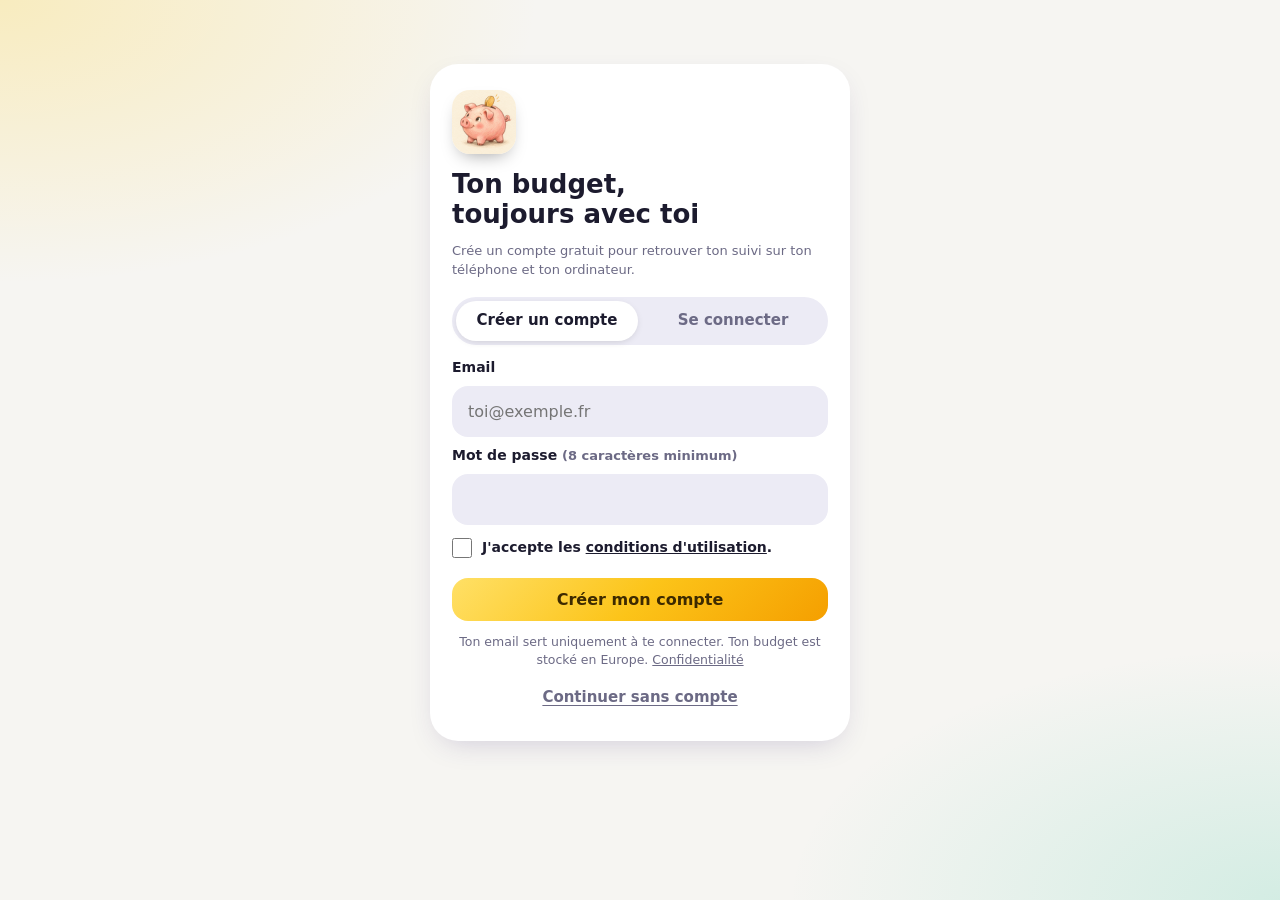
==== commit 9c7029d8: "Add files via upload" ====
--- a/budgetapp/carnet-budget/index.html
+++ b/budgetapp/carnet-budget/index.html
@@ -16,6 +16,12 @@
 {"@context":"https://schema.org","@type":"WebApplication","name":"Carnet","url":"https://carnet-budget-zeta.vercel.app/","applicationCategory":"FinanceApplication","operatingSystem":"Navigateur web (mobile et ordinateur)","inLanguage":"fr","isAccessibleForFree":true,"offers":{"@type":"Offer","price":"0","priceCurrency":"EUR"},"description":"Appli de budget personnel : prévisions par catégorie, saisie rapide des dépenses en langage naturel, journal quotidien, dépenses récurrentes, compte gratuit synchronisé."}
 </script>
 <meta name="theme-color" content="#f6f5f2">
+<link rel="icon" type="image/png" sizes="32x32" href="icons/icon-32.png">
+<link rel="apple-touch-icon" href="icons/icon-180.png">
+<link rel="manifest" href="manifest.webmanifest">
+<meta name="apple-mobile-web-app-title" content="Carnet">
+<meta name="apple-mobile-web-app-capable" content="yes">
+<meta name="mobile-web-app-capable" content="yes">
 <link rel="stylesheet" href="assets/fonts.css">
 <style>
 /* Reset minimal (remplace celui qu'ajoutait claude.ai) */
@@ -63,7 +69,7 @@
 header.top{padding:16px 18px 10px;display:flex;align-items:center;justify-content:space-between;gap:12px}
 .brand a{color:inherit;text-decoration:none}
 .brand{margin:0;font-family:var(--round);font-weight:600;font-size:24px;letter-spacing:-.01em;display:flex;align-items:center;gap:8px}
-.brand::before{content:"€";width:30px;height:30px;border-radius:50%;display:grid;place-items:center;font-size:17px;background:var(--grad);color:var(--grad-ink);box-shadow:inset 0 0 0 3px rgba(255,255,255,.45),0 4px 10px -3px rgba(245,159,0,.7)}
+.brand::before{content:"";width:34px;height:34px;border-radius:10px;background:url(icons/icon-180.png) center/cover;box-shadow:0 4px 10px -3px rgba(0,0,0,.35)}
 .monthnav{display:flex;align-items:center;gap:2px;background:var(--surface);border-radius:99px;padding:3px;box-shadow:var(--shadow)}
 .monthnav button{border:0;background:transparent;width:30px;height:30px;border-radius:99px;color:var(--muted);font-size:18px;line-height:1}
 .monthnav button:hover{background:var(--track)}
@@ -94,7 +100,7 @@
 @keyframes pulse{50%{transform:scale(1.02)}}
 #auth{position:fixed;inset:0;z-index:90;overflow-y:auto;display:flex;align-items:flex-start;justify-content:center;padding:max(28px,env(safe-area-inset-top,0px)) 16px 28px;background:radial-gradient(60% 45% at 0% 0%,var(--glow1),transparent 70%),radial-gradient(55% 40% at 100% 100%,var(--glow2),transparent 70%),var(--bg)}
 .auth-card{width:100%;max-width:420px;background:var(--surface);border-radius:28px;padding:26px 22px;box-shadow:var(--shadow);display:flex;flex-direction:column;gap:12px;margin-top:4vh}
-.auth-logo{width:52px;height:52px;border-radius:50%;display:grid;place-items:center;font-family:var(--round);font-weight:600;font-size:26px;background:var(--grad);color:var(--grad-ink)}
+.auth-logo{width:64px;height:64px;border-radius:18px;background:url(icons/icon-180.png) center/cover;box-shadow:0 8px 18px -8px rgba(0,0,0,.4)}
 .auth-card h2{font-family:var(--round);font-weight:600;font-size:26px;line-height:1.15;margin:4px 0 0;text-wrap:balance}
 .auth-card .hint{margin:0}
 .auth-tabs{display:grid;grid-template-columns:1fr 1fr;gap:4px;background:var(--track);padding:4px;border-radius:99px;margin-top:6px}
@@ -256,7 +262,7 @@
   </div>
   <section id="auth" hidden aria-labelledby="auth-title">
     <div class="auth-card">
-      <div class="auth-logo" aria-hidden="true">€</div>
+      <div class="auth-logo" aria-hidden="true"></div>
       <h2 id="auth-title">Ton budget, toujours avec toi</h2>
       <p class="hint" id="auth-sub">Crée un compte gratuit pour retrouver ton suivi sur ton téléphone et ton ordinateur.</p>
       <div class="auth-tabs" role="tablist">
